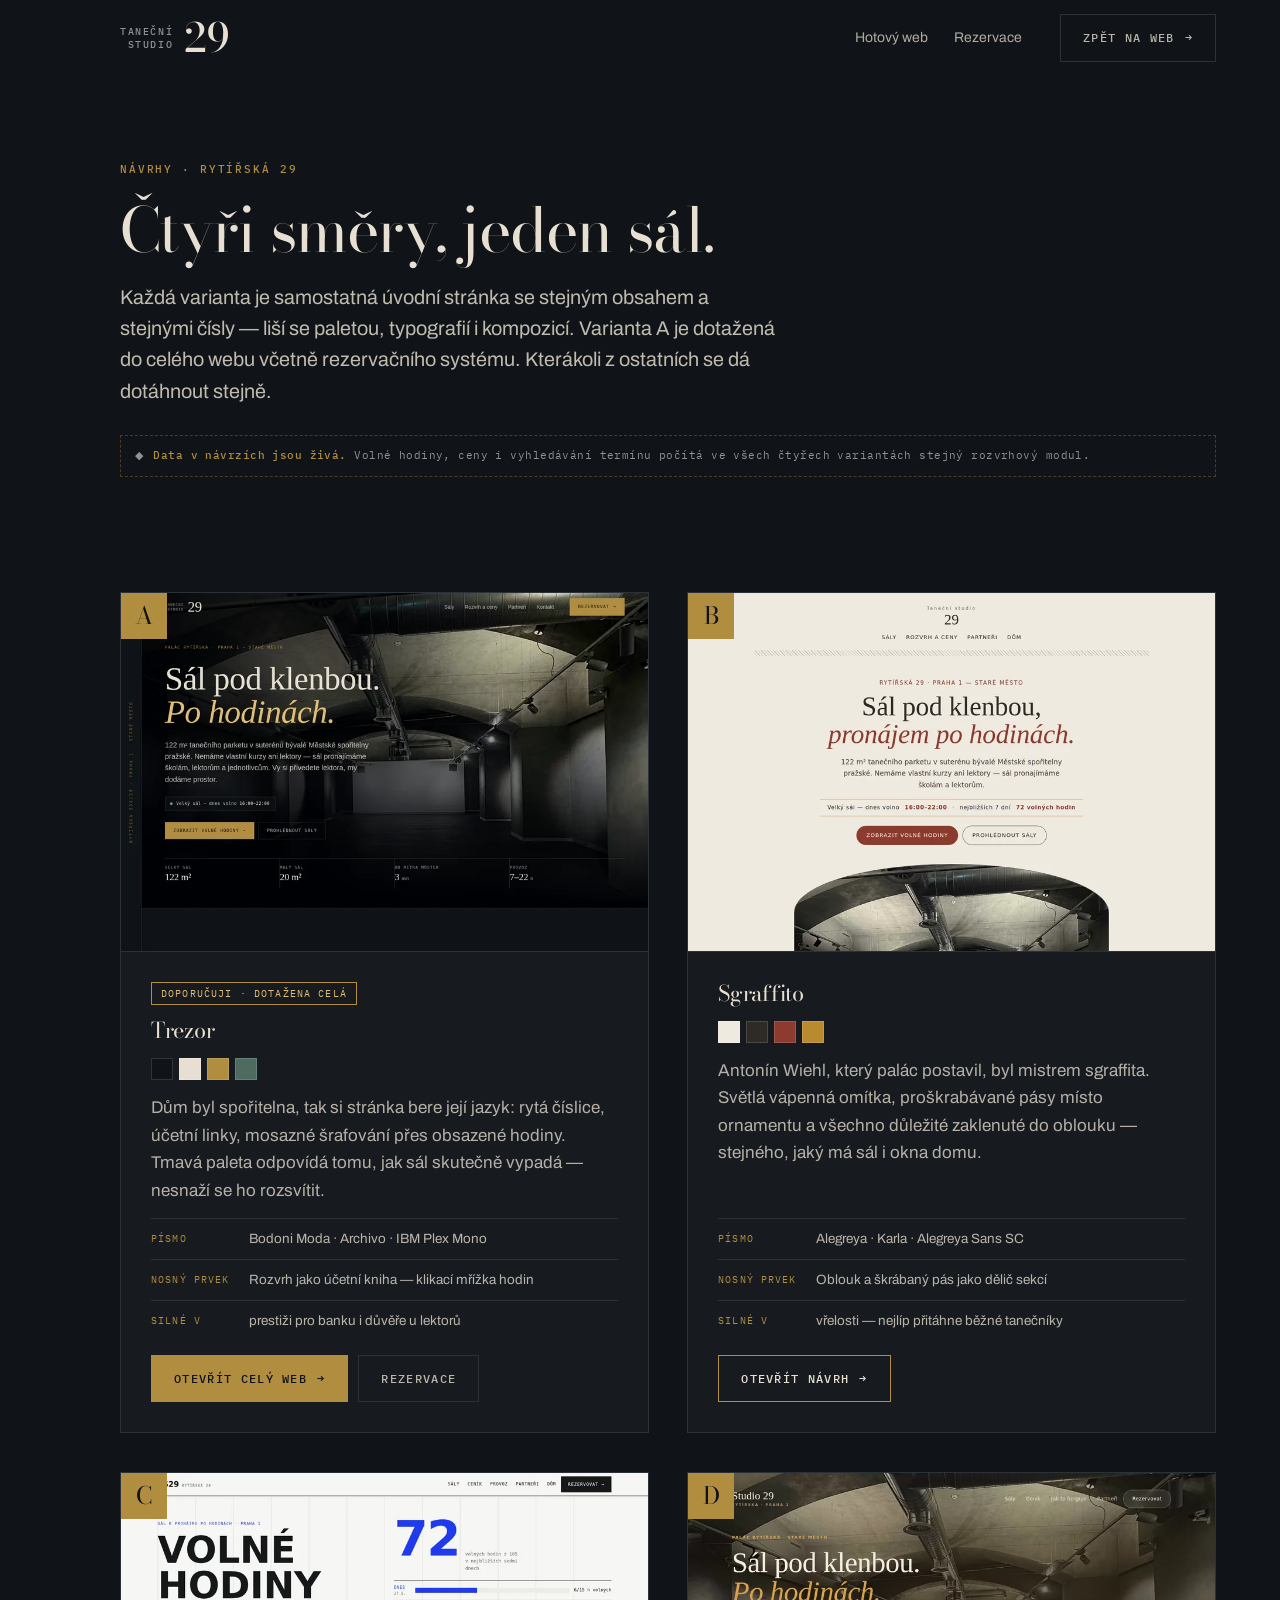
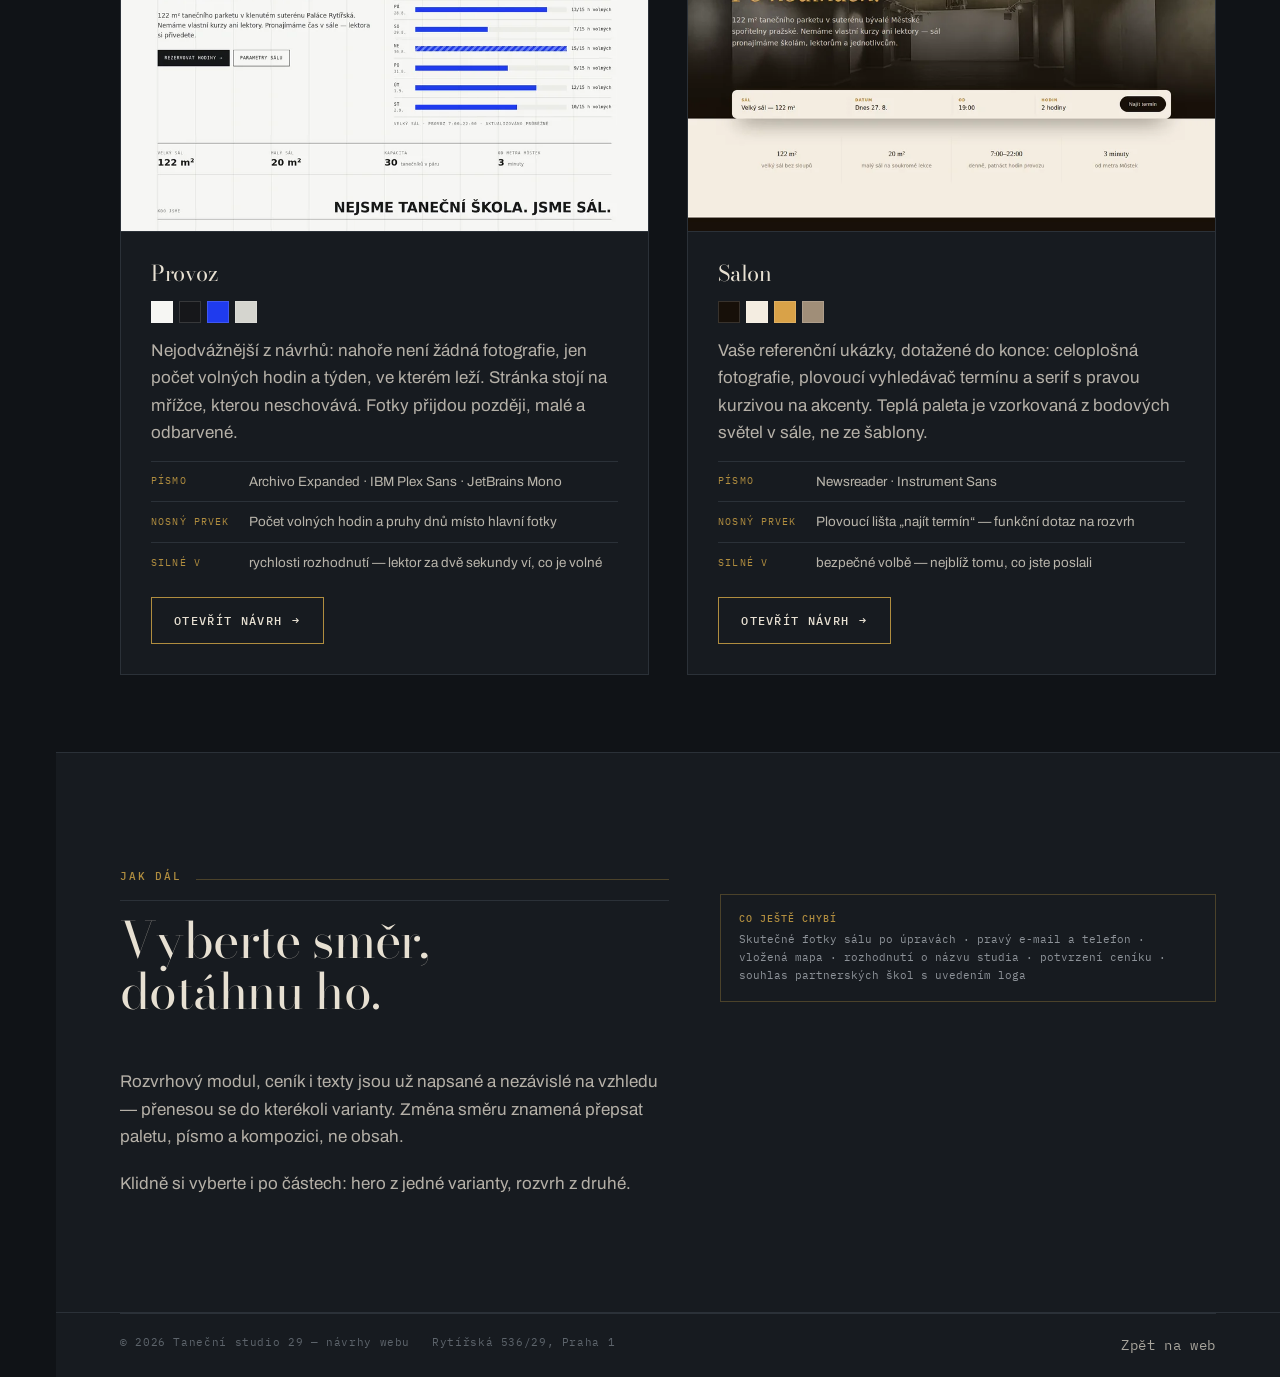
==== mockupy/index.html @ 81a4816d "Add website for Taneční studio 29 — hall rental at Rytířská 29, Prague A Czech-language static site " ====
<!doctype html>
<html lang="cs">
<head>
<meta charset="utf-8">
<meta name="viewport" content="width=device-width, initial-scale=1">
<title>Čtyři návrhy webu — Taneční studio 29</title>
<meta name="description" content="Čtyři návrhy úvodní stránky pro Taneční studio 29, Rytířská 29, Praha 1. Trezor, Sgraffito, Provoz a Salon.">
<meta name="theme-color" content="#101317">
<link rel="preconnect" href="https://fonts.googleapis.com">
<link rel="preconnect" href="https://fonts.gstatic.com" crossorigin>
<link href="https://fonts.googleapis.com/css2?family=Bodoni+Moda:ital,opsz,wght@0,6..96,400..600;1,6..96,400..500&family=Archivo:wght@400;500;600&family=IBM+Plex+Mono:wght@400;500&display=swap" rel="stylesheet">
<link rel="stylesheet" href="../assets/css/site.css">
<style>
  /* This page is scaffolding for choosing a direction, not part of the site. */
  .picks { display: grid; gap: clamp(22px, 3vw, 40px); }
  @media (min-width: 900px) { .picks { grid-template-columns: repeat(2, 1fr); } }
  .pick { display: flex; flex-direction: column; border: 1px solid var(--rule); background: var(--ink-2); }
  .pick__fig { position: relative; border-bottom: 1px solid var(--rule); overflow: hidden; }
  .pick__fig img { width: 100%; display: block; transition: transform .7s var(--ease); }
  .pick:hover .pick__fig img { transform: scale(1.02); }
  .pick__letter {
    position: absolute; top: 0; left: 0;
    display: grid; place-items: center;
    width: 46px; height: 46px;
    background: var(--brass); color: var(--ink);
    font-family: var(--ff-display); font-size: 1.5rem; line-height: 1;
  }
  .pick__bd { display: flex; flex-direction: column; flex: 1; gap: 14px; padding: clamp(20px, 2.4vw, 30px); }
  .pick__sw { display: flex; gap: 6px; }
  .pick__sw i { width: 22px; height: 22px; border: 1px solid rgba(255,255,255,.14); }
  .pick__meta { display: grid; gap: 0; margin-top: auto; }
  .pick__meta div { display: flex; gap: 14px; padding: 9px 0; border-top: 1px solid var(--rule); font-size: .84rem; }
  .pick__meta dt { flex: 0 0 84px; font-family: var(--ff-mono); font-size: .64rem; letter-spacing: .11em; text-transform: uppercase; color: var(--brass); padding-top: .25em; }
  .pick__meta dd { color: color-mix(in srgb, var(--limestone) 78%, transparent); }
  .pick__acts { display: flex; flex-wrap: wrap; gap: 10px; }
  .rec { display: inline-block; align-self: start; padding: 3px 9px; border: 1px solid var(--brass); font-family: var(--ff-mono); font-size: .6rem; letter-spacing: .12em; text-transform: uppercase; color: var(--brass-lit); }
</style>
</head>
<body>
<a class="skip" href="#main">Přeskočit na obsah</a>

<header class="hdr" data-stuck="true">
  <div class="wrap hdr__in">
    <a class="mark" href="../index.html" aria-label="Taneční studio 29 — domů">
      <span class="mark__txt">Taneční<br>studio</span>
      <span class="mark__no">29</span>
    </a>
    <nav class="nav" aria-label="Navigace">
      <a href="../index.html">Hotový web</a>
      <a href="../rezervace.html">Rezervace</a>
    </nav>
    <a class="btn btn--quiet" href="../index.html">Zpět na web <span class="btn__arw">→</span></a>
  </div>
</header>

<main id="main">
  <section class="wrap phead">
    <span class="eyebrow">Návrhy · Rytířská 29</span>
    <h1 class="display h1 mt-s">Čtyři směry, jeden sál.</h1>
    <p class="lede">
      Každá varianta je samostatná úvodní stránka se stejným obsahem
      a stejnými čísly — liší se paletou, typografií i kompozicí. Varianta A je
      dotažená do celého webu včetně rezervačního systému. Kterákoli z ostatních
      se dá dotáhnout stejně.
    </p>
    <p class="mock mt-m">
      <span aria-hidden="true">◆</span>
      <span><b>Data v návrzích jsou živá.</b> Volné hodiny, ceny i vyhledávání
      termínu počítá ve všech čtyřech variantách stejný rozvrhový modul.</span>
    </p>
  </section>

  <section class="wrap band--s">
    <div class="picks">

      <article class="pick">
        <figure class="pick__fig">
          <img src="../assets/img/mockupy/a-trezor.webp" alt="Náhled varianty A — Trezor: tmavá stránka s klenutým sálem, mosazné akcenty" loading="lazy" width="900" height="612">
          <span class="pick__letter">A</span>
        </figure>
        <div class="pick__bd">
          <span class="rec">Doporučuji · dotažena celá</span>
          <h2 class="display h3">Trezor</h2>
          <div class="pick__sw" aria-hidden="true">
            <i style="background:#101317"></i><i style="background:#e7e0d2"></i><i style="background:#b08d3f"></i><i style="background:#4e6b60"></i>
          </div>
          <p class="prose">
            Dům byl spořitelna, tak si stránka bere její jazyk: rytá číslice,
            účetní linky, mosazné šrafování přes obsazené hodiny. Tmavá paleta
            odpovídá tomu, jak sál skutečně vypadá — nesnaží se ho rozsvítit.
          </p>
          <dl class="pick__meta">
            <div><dt>Písmo</dt><dd>Bodoni Moda · Archivo · IBM&nbsp;Plex&nbsp;Mono</dd></div>
            <div><dt>Nosný prvek</dt><dd>Rozvrh jako účetní kniha — klikací mřížka hodin</dd></div>
            <div><dt>Silné v</dt><dd>prestiži pro banku i důvěře u lektorů</dd></div>
          </dl>
          <div class="pick__acts">
            <a class="btn btn--solid" href="../index.html">Otevřít celý web <span class="btn__arw">→</span></a>
            <a class="btn btn--quiet" href="../rezervace.html">Rezervace</a>
          </div>
        </div>
      </article>

      <article class="pick">
        <figure class="pick__fig">
          <img src="../assets/img/mockupy/b-sgraffito.webp" alt="Náhled varianty B — Sgraffito: světlá vápenná stránka, klenutý rám fotografie" loading="lazy" width="900" height="612">
          <span class="pick__letter">B</span>
        </figure>
        <div class="pick__bd">
          <h2 class="display h3">Sgraffito</h2>
          <div class="pick__sw" aria-hidden="true">
            <i style="background:#efeae0"></i><i style="background:#2e2a26"></i><i style="background:#8c3b2e"></i><i style="background:#b98a2e"></i>
          </div>
          <p class="prose">
            Antonín Wiehl, který palác postavil, byl mistrem sgraffita. Světlá
            vápenná omítka, proškrabávané pásy místo ornamentu a všechno
            důležité zaklenuté do oblouku — stejného, jaký má sál i okna domu.
          </p>
          <dl class="pick__meta">
            <div><dt>Písmo</dt><dd>Alegreya · Karla · Alegreya&nbsp;Sans&nbsp;SC</dd></div>
            <div><dt>Nosný prvek</dt><dd>Oblouk a škrábaný pás jako dělič sekcí</dd></div>
            <div><dt>Silné v</dt><dd>vřelosti — nejlíp přitáhne běžné tanečníky</dd></div>
          </dl>
          <div class="pick__acts">
            <a class="btn" href="b-sgraffito.html">Otevřít návrh <span class="btn__arw">→</span></a>
          </div>
        </div>
      </article>

      <article class="pick">
        <figure class="pick__fig">
          <img src="../assets/img/mockupy/c-provoz.webp" alt="Náhled varianty C — Provoz: bílá stránka, velké modré číslo a pruhy volných hodin" loading="lazy" width="900" height="612">
          <span class="pick__letter">C</span>
        </figure>
        <div class="pick__bd">
          <h2 class="display h3">Provoz</h2>
          <div class="pick__sw" aria-hidden="true">
            <i style="background:#f6f6f3"></i><i style="background:#16171a"></i><i style="background:#1f3bee"></i><i style="background:#d5d5cf"></i>
          </div>
          <p class="prose">
            Nejodvážnější z návrhů: nahoře není žádná fotografie, jen počet
            volných hodin a týden, ve kterém leží. Stránka stojí na mřížce,
            kterou neschovává. Fotky přijdou později, malé a odbarvené.
          </p>
          <dl class="pick__meta">
            <div><dt>Písmo</dt><dd>Archivo Expanded · IBM&nbsp;Plex&nbsp;Sans · JetBrains&nbsp;Mono</dd></div>
            <div><dt>Nosný prvek</dt><dd>Počet volných hodin a pruhy dnů místo hlavní fotky</dd></div>
            <div><dt>Silné v</dt><dd>rychlosti rozhodnutí — lektor za dvě sekundy ví, co je volné</dd></div>
          </dl>
          <div class="pick__acts">
            <a class="btn" href="c-provoz.html">Otevřít návrh <span class="btn__arw">→</span></a>
          </div>
        </div>
      </article>

      <article class="pick">
        <figure class="pick__fig">
          <img src="../assets/img/mockupy/d-salon.webp" alt="Náhled varianty D — Salon: teplá večerní fotografie sálu s plovoucím vyhledávačem termínu" loading="lazy" width="900" height="612">
          <span class="pick__letter">D</span>
        </figure>
        <div class="pick__bd">
          <h2 class="display h3">Salon</h2>
          <div class="pick__sw" aria-hidden="true">
            <i style="background:#171009"></i><i style="background:#f4ede1"></i><i style="background:#d9a248"></i><i style="background:#a08e78"></i>
          </div>
          <p class="prose">
            Vaše referenční ukázky, dotažené do konce: celoplošná fotografie,
            plovoucí vyhledávač termínu a serif s pravou kurzivou na akcenty.
            Teplá paleta je vzorkovaná z bodových světel v sále, ne ze šablony.
          </p>
          <dl class="pick__meta">
            <div><dt>Písmo</dt><dd>Newsreader · Instrument Sans</dd></div>
            <div><dt>Nosný prvek</dt><dd>Plovoucí lišta „najít termín“ — funkční dotaz na rozvrh</dd></div>
            <div><dt>Silné v</dt><dd>bezpečné volbě — nejblíž tomu, co jste poslali</dd></div>
          </dl>
          <div class="pick__acts">
            <a class="btn" href="d-salon.html">Otevřít návrh <span class="btn__arw">→</span></a>
          </div>
        </div>
      </article>

    </div>
  </section>

  <section class="band band--ruled band--raised">
    <div class="wrap split">
      <div>
        <div class="shead">
          <div class="shead__top"><span class="eyebrow">Jak dál</span><hr></div>
          <h2 class="display h2">Vyberte směr, dotáhnu ho.</h2>
        </div>
        <div class="prose">
          <p>
            Rozvrhový modul, ceník i texty jsou už napsané a nezávislé na
            vzhledu — přenesou se do kterékoli varianty. Změna směru znamená
            přepsat paletu, písmo a kompozici, ne obsah.
          </p>
          <p>
            Klidně si vyberte i po částech: hero z jedné varianty, rozvrh
            z druhé.
          </p>
        </div>
      </div>
      <div class="stamp">
        <b>Co ještě chybí</b>
        Skutečné fotky sálu po úpravách · pravý e-mail a telefon ·
        vložená mapa · rozhodnutí o názvu studia · potvrzení ceníku ·
        souhlas partnerských škol s uvedením loga
      </div>
    </div>
  </section>
</main>

<footer class="ftr">
  <div class="wrap ftr__base">
    <p>© 2026 Taneční studio 29 — návrhy webu</p>
    <p>Rytířská 536/29, Praha 1</p>
    <p><a href="../index.html">Zpět na web</a></p>
  </div>
</footer>

<script src="../assets/js/site.js"></script>
</body>
</html>
---- assets/css/site.css ----
/* ==========================================================================
   Taneční studio 29 — Rytířská 29, Praha 1
   Varianta A — "Trezor"
   The hall's product is time. The site is a ledger of hours kept in a former
   savings bank: engraved numerals, hairline rules, brass over taken hours.
   ========================================================================== */

/* --- tokens -------------------------------------------------------------- */
:root {
  /* ground: sampled from the hall's own shadow */
  --ink:        #101317;
  --ink-2:      #171b20;
  --ink-3:      #1e2329;
  /* the palace sandstone */
  --limestone:  #e7e0d2;
  --slate:      #8d9298;
  --slate-dim:  #5d646b;
  /* oxidised brass — plaques, rules, taken hours */
  --brass:      #b08d3f;
  --brass-lit:  #e0be72;
  /* the one cool note — free hours, live status */
  --verdigris:  #6f9a8b;
  --verdigris-d:#3d5a51;

  --rule:       #2b3138;
  --rule-brass: color-mix(in srgb, var(--brass) 34%, transparent);

  --ff-display: "Bodoni Moda", "Times New Roman", serif;
  --ff-body:    "Archivo", "Helvetica Neue", Arial, sans-serif;
  --ff-mono:    "IBM Plex Mono", "SFMono-Regular", Consolas, monospace;

  --gut:  clamp(20px, 5.2vw, 64px);
  --rail: 56px;
  --wrap: 1280px;

  /* vertical rhythm — one knob, used by every band */
  --band:   clamp(72px, 9vw, 132px);
  --band-s: clamp(48px, 6vw, 84px);

  --ease: cubic-bezier(.22, .61, .36, 1);
}

/* --- reset --------------------------------------------------------------- */
*, *::before, *::after { box-sizing: border-box; }
html { -webkit-text-size-adjust: 100%; scroll-behavior: smooth; }
@media (prefers-reduced-motion: reduce) { html { scroll-behavior: auto; } }

body {
  margin: 0;
  background: var(--ink);
  color: var(--limestone);
  font-family: var(--ff-body);
  font-size: clamp(15px, .42vw + 14px, 17px);
  line-height: 1.62;
  font-weight: 400;
  -webkit-font-smoothing: antialiased;
  overflow-x: hidden;
}
img, svg { display: block; max-width: 100%; height: auto; }
a { color: inherit; text-decoration: none; }
button, input, select, textarea { font: inherit; color: inherit; }
h1, h2, h3, h4, p, figure, ul, ol, dl, dd { margin: 0; }
ul, ol { padding: 0; list-style: none; }
:focus-visible {
  outline: 2px solid var(--brass-lit);
  outline-offset: 3px;
  border-radius: 1px;
}

/* --- type ---------------------------------------------------------------- */
.display {
  font-family: var(--ff-display);
  font-optical-sizing: auto;
  font-weight: 400;
  line-height: 1.02;
  letter-spacing: -.012em;
  text-wrap: balance;
}
.display em { font-style: italic; font-weight: 400; }

.h1  { font-size: clamp(2.6rem, 6.4vw, 5.6rem); }
.h2  { font-size: clamp(2rem, 3.9vw, 3.4rem); }
.h3  { font-size: clamp(1.35rem, 1.7vw, 1.85rem); line-height: 1.14; }

/* mono is the utility voice: eyebrows, labels, every number */
.eyebrow {
  font-family: var(--ff-mono);
  font-size: .688rem;
  font-weight: 500;
  letter-spacing: .17em;
  text-transform: uppercase;
  color: var(--brass);
}
.label {
  font-family: var(--ff-mono);
  font-size: .688rem;
  letter-spacing: .13em;
  text-transform: uppercase;
  color: var(--slate);
}
.num { font-family: var(--ff-mono); font-variant-numeric: tabular-nums; }

.lede {
  font-size: clamp(1.02rem, .5vw + .9rem, 1.24rem);
  line-height: 1.58;
  color: color-mix(in srgb, var(--limestone) 82%, transparent);
  max-width: 60ch;
}
.prose p + p { margin-top: 1.1em; }
.prose { color: color-mix(in srgb, var(--limestone) 76%, transparent); max-width: 62ch; }
.prose strong { color: var(--limestone); font-weight: 500; }

/* --- shell --------------------------------------------------------------- */
.wrap {
  width: min(100% - var(--gut) * 2, var(--wrap));
  margin-inline: auto;
}
/* the header is fixed, so anchor targets need to clear it */
[id] { scroll-margin-top: 92px; }
.band { padding-block: var(--band); }
.band--s { padding-block: var(--band-s); }
.band--ruled { border-top: 1px solid var(--rule); }
.band--raised { background: var(--ink-2); }

/* engraved address rail — the palace has its name carved vertically on the
   facade; the page carries the street number the same way */
.rail {
  position: fixed;
  inset-block: 0;
  left: 0;
  width: var(--rail);
  z-index: 40;
  display: none;
  place-items: center;
  border-right: 1px solid var(--rule);
  background: color-mix(in srgb, var(--ink) 72%, transparent);
  backdrop-filter: blur(6px);
  pointer-events: none;
}
.rail span {
  font-family: var(--ff-mono);
  font-size: .66rem;
  letter-spacing: .34em;
  text-transform: uppercase;
  color: color-mix(in srgb, var(--brass) 66%, transparent);
  writing-mode: vertical-rl;
  text-orientation: mixed;
  transform: rotate(180deg);
  white-space: nowrap;
}
@media (min-width: 1180px) {
  .rail { display: grid; }
  body { padding-left: var(--rail); }
}

/* --- header -------------------------------------------------------------- */
.hdr {
  position: fixed;
  top: 0; right: 0;
  left: 0;
  z-index: 50;
  transition: background .32s var(--ease), border-color .32s var(--ease);
  border-bottom: 1px solid transparent;
}
@media (min-width: 1180px) { .hdr { left: var(--rail); } }
.hdr[data-stuck="true"] {
  background: color-mix(in srgb, var(--ink) 92%, transparent);
  backdrop-filter: blur(14px) saturate(1.2);
  border-bottom-color: var(--rule);
}
.hdr__in {
  display: flex;
  align-items: center;
  gap: clamp(16px, 3vw, 44px);
  min-height: 76px;
}

/* wordmark: a small engraved plaque over the street number */
.mark { display: flex; align-items: center; gap: 11px; flex: 0 0 auto; }
.mark__txt {
  font-family: var(--ff-mono);
  font-size: .594rem;
  font-weight: 500;
  line-height: 1.42;
  letter-spacing: .17em;
  text-transform: uppercase;
  color: var(--slate);
  text-align: right;
}
.mark__no {
  font-family: var(--ff-display);
  font-size: 2.5rem;
  font-weight: 500;
  line-height: .9;
  letter-spacing: -.02em;
  color: var(--limestone);
}
.mark:hover .mark__no { color: var(--brass-lit); }
.mark__no, .mark__txt { transition: color .25s var(--ease); }

.nav { display: none; margin-left: auto; gap: clamp(14px, 2vw, 30px); }
@media (min-width: 940px) { .nav { display: flex; align-items: center; } }
.nav a {
  position: relative;
  padding-block: 6px;
  font-size: .875rem;
  color: color-mix(in srgb, var(--limestone) 74%, transparent);
  transition: color .2s var(--ease);
}
.nav a::after {
  content: "";
  position: absolute;
  inset-inline: 0;
  bottom: 0;
  height: 1px;
  background: var(--brass);
  transform: scaleX(0);
  transform-origin: left;
  transition: transform .28s var(--ease);
}
.nav a:hover, .nav a[aria-current="page"] { color: var(--limestone); }
.nav a:hover::after, .nav a[aria-current="page"]::after { transform: scaleX(1); }

.hdr .btn { margin-left: auto; }
@media (min-width: 940px) { .hdr .btn { margin-left: 0; } }

/* mobile menu */
.burger {
  display: grid;
  place-items: center;
  width: 44px; height: 44px;
  margin-left: 4px;
  background: none;
  border: 1px solid var(--rule);
  cursor: pointer;
}
@media (min-width: 940px) { .burger { display: none; } }
.burger i { display: block; width: 17px; height: 1px; background: var(--limestone); box-shadow: 0 -5px var(--limestone), 0 5px var(--limestone); }
.burger[aria-expanded="true"] i { box-shadow: none; transform: rotate(45deg); }
.burger[aria-expanded="true"] i::after {
  content: ""; display: block; width: 17px; height: 1px; background: var(--limestone); transform: rotate(-90deg);
}

.sheet {
  position: fixed;
  inset: 0;
  z-index: 45;
  display: grid;
  align-content: center;
  gap: 4px;
  padding: var(--gut);
  background: var(--ink);
  transform: translateY(-100%);
  transition: transform .42s var(--ease);
}
.sheet[data-open="true"] { transform: none; }
.sheet a {
  padding-block: 14px;
  border-bottom: 1px solid var(--rule);
  font-family: var(--ff-display);
  font-size: 1.9rem;
}
.sheet a:last-of-type { border-bottom: 0; }
@media (min-width: 940px) { .sheet { display: none; } }

/* --- buttons ------------------------------------------------------------- */
.btn {
  display: inline-flex;
  align-items: center;
  gap: 10px;
  padding: 13px 22px;
  border: 1px solid var(--brass);
  background: none;
  color: var(--limestone);
  font-family: var(--ff-mono);
  font-size: .75rem;
  font-weight: 500;
  letter-spacing: .11em;
  text-transform: uppercase;
  cursor: pointer;
  transition: background .24s var(--ease), color .24s var(--ease), border-color .24s var(--ease);
}
.btn:hover { background: var(--brass); color: var(--ink); border-color: var(--brass); }
.btn--solid { background: var(--brass); color: var(--ink); }
.btn--solid:hover { background: var(--brass-lit); border-color: var(--brass-lit); }
.btn--quiet { border-color: var(--rule); color: color-mix(in srgb, var(--limestone) 78%, transparent); }
.btn--quiet:hover { background: none; border-color: var(--limestone); color: var(--limestone); }
.btn:disabled { opacity: .38; cursor: not-allowed; }
.btn:disabled:hover { background: none; color: var(--limestone); border-color: var(--rule); }
.btn__arw { transition: transform .24s var(--ease); }
.btn:hover .btn__arw { transform: translateX(3px); }

.tlink {
  display: inline-flex;
  align-items: center;
  gap: 9px;
  border-bottom: 1px solid var(--rule-brass);
  padding-bottom: 3px;
  font-family: var(--ff-mono);
  font-size: .75rem;
  letter-spacing: .1em;
  text-transform: uppercase;
  color: var(--brass-lit);
  transition: border-color .24s var(--ease);
}
.tlink:hover { border-bottom-color: var(--brass-lit); }
.tlink span { transition: transform .24s var(--ease); }
.tlink:hover span { transform: translateX(3px); }

/* --- hero ---------------------------------------------------------------- */
.hero {
  position: relative;
  display: grid;
  align-items: end;
  min-height: min(92svh, 860px);
  padding-top: 140px;
  isolation: isolate;
  overflow: hidden;
}
.hero__bg {
  position: absolute;
  inset: 0;
  z-index: -2;
  background: #0b0d10 url("../img/hall-hero.webp") center 42% / cover no-repeat;
  /* the hall's own track lighting is the only light source; lift it slightly */
  filter: saturate(.9) contrast(1.16) brightness(.84);
  transform: scale(1.04);
  animation: heroSettle 2.4s var(--ease) both;
}
@keyframes heroSettle { from { transform: scale(1.1); } to { transform: scale(1.04); } }
/* scrim: dark from the bottom, vignette at the edges, so the lit end wall of
   the vault stays readable as light behind the headline */
.hero__bg::after {
  content: "";
  position: absolute;
  inset: 0;
  background:
    linear-gradient(to top, var(--ink) 2%, color-mix(in srgb, var(--ink) 72%, transparent) 26%, transparent 68%),
    linear-gradient(100deg, color-mix(in srgb, var(--ink) 92%, transparent) 8%, color-mix(in srgb, var(--ink) 58%, transparent) 42%, transparent 72%);
}
.hero__in { padding-bottom: clamp(28px, 4vw, 54px); }
.hero__eyebrow { display: block; margin-bottom: clamp(18px, 2.4vw, 30px); }
.hero .h1 { max-width: 19ch; }
.hero .h1 em { color: var(--brass-lit); }
.hero__lede { margin-top: clamp(20px, 2.4vw, 30px); max-width: 54ch; }
.hero__acts { display: flex; flex-wrap: wrap; gap: 12px; margin-top: clamp(22px, 2.6vw, 32px); }

/* live status chip — a pulsing verdigris dot, the page's only "now" */
.chip {
  display: inline-flex;
  align-items: center;
  gap: 10px;
  padding: 8px 15px 8px 13px;
  margin-top: clamp(22px, 2.6vw, 32px);
  border: 1px solid var(--rule);
  background: color-mix(in srgb, var(--ink) 62%, transparent);
  backdrop-filter: blur(8px);
  font-family: var(--ff-mono);
  font-size: .72rem;
  letter-spacing: .05em;
  color: color-mix(in srgb, var(--limestone) 88%, transparent);
}
.chip b { font-weight: 500; color: var(--limestone); }
.dot {
  position: relative;
  width: 7px; height: 7px;
  border-radius: 50%;
  background: var(--verdigris);
  flex: 0 0 auto;
}
.dot::after {
  content: "";
  position: absolute;
  inset: -3px;
  border: 1px solid var(--verdigris);
  border-radius: 50%;
  animation: ping 2.6s var(--ease) infinite;
}
@keyframes ping { 0% { opacity: .8; transform: scale(.6); } 70%, 100% { opacity: 0; transform: scale(1.5); } }
.dot--off { background: var(--slate-dim); }
.dot--off::after { display: none; }
@media (prefers-reduced-motion: reduce) {
  .dot::after, .hero__bg { animation: none; }
}

/* hero footing: four facts, set as a ruled ledger row */
.facts {
  display: grid;
  grid-template-columns: repeat(2, 1fr);
  border-top: 1px solid var(--rule);
  margin-top: clamp(30px, 4vw, 52px);
}
@media (min-width: 780px) { .facts { grid-template-columns: repeat(4, 1fr); } }
.facts li { padding: 16px 18px 16px 0; border-right: 1px solid var(--rule); }
.facts li:last-child { border-right: 0; }
@media (min-width: 780px) { .facts li { padding-right: 24px; } }
.facts dt { margin-bottom: 4px; }
.facts dd {
  font-family: var(--ff-display);
  font-size: clamp(1.44rem, 1.8vw, 1.94rem);
  line-height: 1.04;
}
.facts dd small { font-family: var(--ff-body); font-size: .82rem; color: var(--slate); }

/* --- section heads ------------------------------------------------------- */
.shead { display: grid; gap: 14px; margin-bottom: clamp(34px, 4vw, 56px); }
.shead__top {
  display: flex;
  align-items: baseline;
  gap: 14px;
  padding-bottom: 14px;
  border-bottom: 1px solid var(--rule);
}
.shead__top .eyebrow { flex: 0 0 auto; }
.shead__top hr { flex: 1; height: 0; margin: 0; border: 0; border-top: 1px solid var(--rule-brass); }
.shead p { margin-top: 6px; }

/* two-column editorial split, deliberately off-centre */
.split { display: grid; gap: clamp(28px, 4vw, 72px); }
@media (min-width: 900px) { .split { grid-template-columns: 1.05fr .95fr; align-items: start; } }
@media (min-width: 900px) { .split--wide { grid-template-columns: 1fr 1.35fr; } }

/* --- ledger (the signature) ---------------------------------------------- */
.ledger { border: 1px solid var(--rule); background: var(--ink-2); }
.ledger__hd {
  display: flex;
  flex-wrap: wrap;
  align-items: center;
  gap: 12px 18px;
  padding: 14px 16px;
  border-bottom: 1px solid var(--rule);
}
.ledger__hd .label { margin-right: auto; }
.ledger__nav { display: flex; align-items: center; gap: 8px; }
.ledger__nav button {
  width: 32px; height: 32px;
  display: grid; place-items: center;
  border: 1px solid var(--rule);
  background: none;
  color: var(--limestone);
  cursor: pointer;
  transition: border-color .2s var(--ease), color .2s var(--ease);
}
.ledger__nav button:hover:not(:disabled) { border-color: var(--brass); color: var(--brass-lit); }
.ledger__nav button:disabled { opacity: .3; cursor: not-allowed; }
.ledger__wk {
  min-width: 15ch;
  font-family: var(--ff-mono);
  font-size: .75rem;
  letter-spacing: .06em;
  text-align: center;
}

/* the grid itself: hours down, days across, ruled like a passbook */
/* the column count is set by the script, which decides how many days fit */
.grid { display: grid; --grid-hr: 62px; grid-template-columns: var(--grid-hr) repeat(7, minmax(0, 1fr)); }
@media (min-width: 700px) { .grid { --grid-hr: 82px; } }

.grid__day, .grid__hr, .cell { border-right: 1px solid var(--rule); border-bottom: 1px solid var(--rule); }
.grid__day:last-child, .cell[data-last="true"] { border-right: 0; }

.grid__corner { border-right: 1px solid var(--rule); border-bottom: 1px solid var(--rule); }
.grid__day {
  padding: 10px 6px;
  text-align: center;
  font-family: var(--ff-mono);
  font-size: .66rem;
  letter-spacing: .09em;
  text-transform: uppercase;
  color: var(--slate);
  white-space: nowrap;
}
.grid__day b { display: block; font-size: .95rem; font-weight: 500; letter-spacing: 0; color: var(--limestone); }
.grid__day[data-today="true"] { background: color-mix(in srgb, var(--brass) 9%, transparent); }
.grid__day[data-today="true"] b { color: var(--brass-lit); }

.grid__hr {
  display: grid;
  place-items: center end;
  padding: 0 9px;
  font-family: var(--ff-mono);
  font-variant-numeric: tabular-nums;
  font-size: .68rem;
  color: var(--slate-dim);
}

.cell {
  position: relative;
  min-height: 42px;
  padding: 0;
  border-top: 0;
  border-left: 0;
  background: none;
  font: inherit;
  text-align: left;
  cursor: default;
  transition: background .16s linear;
}
@media (min-width: 700px) { .cell { min-height: 38px; } }
@media (min-width: 1080px) { .cell { min-height: 40px; } }

/* free hours: empty ruled paper, the absence is the offer */
.cell[data-state="free"] { cursor: pointer; }
.cell[data-state="free"]:hover { background: color-mix(in srgb, var(--verdigris) 22%, transparent); }
.cell[data-state="free"]::after {
  content: "";
  position: absolute;
  inset: 0;
  border: 1px solid var(--verdigris);
  opacity: 0;
  transition: opacity .16s linear;
}
.cell[data-state="free"]:hover::after { opacity: .85; }

/* taken hours: brass hatching, ruled through */
.cell[data-state="taken"] {
  background:
    repeating-linear-gradient(135deg,
      transparent 0 5px,
      color-mix(in srgb, var(--brass) 30%, transparent) 5px 6px),
    linear-gradient(color-mix(in srgb, #000 30%, transparent), color-mix(in srgb, #000 30%, transparent));
  cursor: not-allowed;
}
.cell[data-state="past"] { background: color-mix(in srgb, #000 55%, transparent); cursor: not-allowed; }
.cell[data-state="closed"] {
  background: repeating-linear-gradient(135deg, transparent 0 4px, color-mix(in srgb, var(--slate-dim) 16%, transparent) 4px 5px);
  cursor: not-allowed;
}

/* held hours: the one solid brass block on the page */
.cell[data-state="held"] { background: var(--brass); }
.cell[data-state="held"]::before {
  content: "✓";
  position: absolute;
  inset: 0;
  display: grid;
  place-items: center;
  font-family: var(--ff-mono);
  font-size: .74rem;
  color: var(--ink);
}
.cell[data-state="held"] { cursor: pointer; }

.cell__tag {
  position: absolute;
  inset: 0;
  display: none;
  align-items: center;
  padding-inline: 7px;
  font-family: var(--ff-mono);
  font-size: .58rem;
  letter-spacing: .04em;
  color: color-mix(in srgb, var(--brass-lit) 82%, transparent);
  white-space: nowrap;
  overflow: hidden;
}
@media (min-width: 1080px) { .cell__tag { display: flex; } }

/* legend + running total, set as a ledger footer */
.ledger__ft {
  display: flex;
  flex-wrap: wrap;
  align-items: center;
  gap: 12px 22px;
  padding: 14px 16px;
  border-top: 1px solid var(--rule);
}
.legend { display: flex; flex-wrap: wrap; gap: 14px; }
.legend li {
  display: flex;
  align-items: center;
  gap: 7px;
  font-family: var(--ff-mono);
  font-size: .66rem;
  letter-spacing: .06em;
  color: var(--slate);
}
.swatch { width: 13px; height: 13px; border: 1px solid var(--rule); flex: 0 0 auto; }
.swatch--free { background: none; border-color: var(--verdigris); }
.swatch--taken { background: repeating-linear-gradient(135deg, transparent 0 3px, color-mix(in srgb, var(--brass) 40%, transparent) 3px 4px); }
.swatch--held { background: var(--brass); border-color: var(--brass); }

.tally { margin-left: auto; display: flex; align-items: baseline; gap: 12px; }
.tally__n {
  font-family: var(--ff-display);
  font-size: 1.5rem;
  line-height: 1;
  font-variant-numeric: tabular-nums;
}
.tally__n--brass { color: var(--brass-lit); }

/* --- cards --------------------------------------------------------------- */
.halls { display: grid; gap: clamp(18px, 2.4vw, 30px); }
@media (min-width: 860px) { .halls { grid-template-columns: 1.45fr 1fr; align-items: stretch; } }

.hall {
  display: flex;
  flex-direction: column;
  border: 1px solid var(--rule);
  background: var(--ink-2);
  overflow: hidden;
}
.hall__fig { position: relative; aspect-ratio: 16 / 10; overflow: hidden; }
.hall__fig img { width: 100%; height: 100%; object-fit: cover; filter: saturate(.78) contrast(1.06); transition: transform .8s var(--ease), filter .5s var(--ease); }
.hall:hover .hall__fig img { transform: scale(1.035); filter: saturate(.95) contrast(1.06) brightness(1.06); }
.hall__area {
  position: absolute;
  bottom: 0; left: 0;
  padding: 8px 14px;
  background: var(--ink);
  border-top: 1px solid var(--rule);
  border-right: 1px solid var(--rule);
  font-family: var(--ff-mono);
  font-size: .72rem;
  letter-spacing: .08em;
  color: var(--brass-lit);
}
.hall__bd { display: flex; flex-direction: column; flex: 1; gap: 16px; padding: clamp(20px, 2.4vw, 30px); }
.hall__spec { display: grid; gap: 0; margin-top: auto; }
.hall__spec div {
  display: flex;
  justify-content: space-between;
  gap: 16px;
  padding: 9px 0;
  border-top: 1px solid var(--rule);
  font-size: .84rem;
}
.hall__spec dt { color: var(--slate); }
.hall__spec dd { font-family: var(--ff-mono); font-size: .8rem; text-align: right; }

/* --- steps: a real four-part sequence, so it is numbered ----------------- */
.steps { display: grid; gap: 1px; background: var(--rule); border: 1px solid var(--rule); }
@media (min-width: 720px) { .steps { grid-template-columns: repeat(2, 1fr); } }
@media (min-width: 1080px) { .steps { grid-template-columns: repeat(4, 1fr); } }
.step { display: grid; gap: 12px; padding: clamp(20px, 2.4vw, 30px); background: var(--ink); }
.step__n {
  font-family: var(--ff-display);
  font-size: 2.4rem;
  line-height: .9;
  font-variant-numeric: tabular-nums;
  color: var(--brass);
}
.step p { font-size: .9rem; color: color-mix(in srgb, var(--limestone) 70%, transparent); }

/* --- price table --------------------------------------------------------- */
.tariff { width: 100%; border-collapse: collapse; font-variant-numeric: tabular-nums; }
.tariff caption { text-align: left; padding-bottom: 14px; }
.tariff th, .tariff td { padding: 15px 12px; border-bottom: 1px solid var(--rule); text-align: right; }
.tariff th:first-child, .tariff td:first-child { text-align: left; padding-left: 0; }
.tariff td:last-child, .tariff th:last-child { padding-right: 0; }
.tariff thead th {
  font-family: var(--ff-mono);
  font-size: .66rem;
  font-weight: 500;
  letter-spacing: .11em;
  text-transform: uppercase;
  color: var(--slate);
  border-bottom-color: var(--rule-brass);
  vertical-align: bottom;
}
.tariff thead th small { display: block; letter-spacing: .04em; text-transform: none; color: var(--slate-dim); font-weight: 400; }
.tariff tbody th { font-weight: 500; font-size: .95rem; }
.tariff tbody th small { display: block; font-family: var(--ff-mono); font-size: .68rem; font-weight: 400; color: var(--slate); }
.tariff td { font-family: var(--ff-mono); font-size: .95rem; }
.tariff .is-best { color: var(--brass-lit); }
.tariff tbody tr:last-child th, .tariff tbody tr:last-child td { border-bottom: 0; }

/* --- partners ------------------------------------------------------------ */
.partner {
  display: grid;
  gap: clamp(22px, 3vw, 40px);
  padding: clamp(22px, 3vw, 40px);
  border: 1px solid var(--rule-brass);
  background: var(--ink-2);
}
@media (min-width: 780px) { .partner { grid-template-columns: 148px minmax(0, 1fr); } }
@media (min-width: 1060px) { .partner { grid-template-columns: 148px minmax(0, 1.35fr) minmax(0, 1fr); } }
.partner__logo {
  display: grid;
  place-items: center;
  aspect-ratio: 1;
  align-self: start;
  border: 1px solid var(--rule);
  overflow: hidden;
}
.partner__logo img { width: 100%; }
.partner__facts { display: grid; align-content: start; }
.partner__facts div {
  display: grid;
  gap: 3px;
  padding: 11px 0;
  border-top: 1px solid var(--rule);
}
.partner__facts dt {
  font-family: var(--ff-mono);
  font-size: .64rem;
  letter-spacing: .12em;
  text-transform: uppercase;
  color: var(--brass);
}
.partner__facts dd { font-size: .88rem; color: color-mix(in srgb, var(--limestone) 82%, transparent); }

/* the prestige band: logos flattened to one ink, empty slots stated honestly */
.logos {
  display: grid;
  grid-template-columns: repeat(2, 1fr);
  gap: 1px;
  background: var(--rule);
  border: 1px solid var(--rule);
}
@media (min-width: 620px) { .logos { grid-template-columns: repeat(3, 1fr); } }
@media (min-width: 980px) { .logos { grid-template-columns: repeat(5, 1fr); } }
.logos li { display: grid; place-items: center; min-height: 108px; padding: 20px; background: var(--ink); }
.logos img {
  max-height: 44px;
  width: auto;
  opacity: .66;
  transition: opacity .28s var(--ease);
}
.logos a:hover img, .logos a:focus-visible img { opacity: 1; }
.logos__free {
  font-family: var(--ff-mono);
  font-size: .62rem;
  letter-spacing: .12em;
  text-transform: uppercase;
  color: var(--slate-dim);
  text-align: center;
  line-height: 1.5;
}

/* --- heritage ------------------------------------------------------------ */
.heritage { position: relative; }
.heritage__fig { position: relative; overflow: hidden; border: 1px solid var(--rule); }
.heritage__fig img { width: 100%; filter: saturate(.42) contrast(1.05) brightness(.86); }
.heritage__fig figcaption {
  position: absolute;
  inset-inline: 0;
  bottom: 0;
  padding: 14px 16px;
  background: linear-gradient(to top, color-mix(in srgb, var(--ink) 94%, transparent), transparent);
  font-family: var(--ff-mono);
  font-size: .64rem;
  letter-spacing: .06em;
  color: var(--slate);
}
.stamp {
  display: grid;
  gap: 3px;
  padding: 16px 18px;
  margin-top: 26px;
  border: 1px solid var(--rule-brass);
  font-family: var(--ff-mono);
  font-size: .7rem;
  line-height: 1.6;
  color: var(--slate);
}
.stamp b { color: var(--brass); font-weight: 500; letter-spacing: .1em; text-transform: uppercase; font-size: .64rem; }

/* --- faq ----------------------------------------------------------------- */
.faq { border-top: 1px solid var(--rule); }
.faq details { border-bottom: 1px solid var(--rule); }
.faq summary {
  display: flex;
  align-items: baseline;
  gap: 16px;
  padding: 20px 0;
  cursor: pointer;
  list-style: none;
  font-size: 1.04rem;
  transition: color .2s var(--ease);
}
.faq summary::-webkit-details-marker { display: none; }
.faq summary:hover { color: var(--brass-lit); }
.faq summary::after {
  content: "+";
  margin-left: auto;
  font-family: var(--ff-mono);
  color: var(--brass);
  transition: transform .3s var(--ease);
}
.faq details[open] summary::after { transform: rotate(45deg); }
.faq details > div { padding-bottom: 22px; }

/* --- cta ----------------------------------------------------------------- */
.cta { position: relative; text-align: center; isolation: isolate; overflow: hidden; }
.cta__bg {
  position: absolute; inset: 0; z-index: -1;
  background: #0b0d10 url("../img/hall-floor.webp") center / cover no-repeat;
  filter: saturate(.5) brightness(.5);
}
.cta__bg::after {
  content: ""; position: absolute; inset: 0;
  background: linear-gradient(color-mix(in srgb, var(--ink) 80%, transparent), color-mix(in srgb, var(--ink) 92%, transparent));
}
.cta .h2 { margin-inline: auto; max-width: 22ch; }
.cta .hero__acts { justify-content: center; }

/* --- footer -------------------------------------------------------------- */
.ftr { border-top: 1px solid var(--rule); background: var(--ink-2); }
.ftr__grid { display: grid; gap: clamp(28px, 4vw, 56px); padding-block: var(--band-s); }
@media (min-width: 820px) { .ftr__grid { grid-template-columns: 1.4fr 1fr 1fr 1.2fr; } }
.ftr h4 { margin-bottom: 14px; }
.ftr li + li { margin-top: 8px; }
.ftr a, .ftr address {
  font-size: .88rem;
  font-style: normal;
  color: color-mix(in srgb, var(--limestone) 70%, transparent);
  transition: color .2s var(--ease);
}
.ftr a:hover { color: var(--brass-lit); }
.ftr__base {
  display: flex;
  flex-wrap: wrap;
  gap: 10px 22px;
  padding-block: 20px;
  border-top: 1px solid var(--rule);
  font-family: var(--ff-mono);
  font-size: .66rem;
  letter-spacing: .06em;
  color: var(--slate-dim);
}
.ftr__base p:last-child { margin-left: auto; }

/* --- notice (honest framing: the fit-out is not finished) ---------------- */
.notice {
  display: flex;
  gap: 12px;
  padding: 13px 16px;
  border: 1px solid var(--rule-brass);
  background: color-mix(in srgb, var(--brass) 6%, transparent);
  font-size: .84rem;
  color: color-mix(in srgb, var(--limestone) 78%, transparent);
}
.notice b { color: var(--brass-lit); font-weight: 500; }

/* --- scroll reveal ------------------------------------------------------- */
.rv { opacity: 0; transform: translateY(16px); transition: opacity .7s var(--ease), transform .7s var(--ease); }
.rv[data-in="true"] { opacity: 1; transform: none; }
@media (prefers-reduced-motion: reduce) {
  .rv { opacity: 1; transform: none; transition: none; }
}

/* --- utils --------------------------------------------------------------- */
.sr {
  position: absolute; width: 1px; height: 1px;
  padding: 0; margin: -1px; overflow: hidden;
  clip-path: inset(50%); white-space: nowrap; border: 0;
}
.skip {
  position: absolute; top: 8px; left: 8px; z-index: 100;
  padding: 10px 16px; background: var(--brass); color: var(--ink);
  font-family: var(--ff-mono); font-size: .75rem; text-transform: uppercase;
  transform: translateY(-200%);
  transition: transform .2s var(--ease);
}
.skip:focus { transform: none; }
.mt-s { margin-top: 18px; }
.mt-m { margin-top: 28px; }
.mt-l { margin-top: clamp(34px, 4vw, 56px); }

/* ==========================================================================
   Booking — Rezervace
   ========================================================================== */

/* page head: a short ruled band instead of a second hero image */
.phead { padding-top: clamp(116px, 12vw, 168px); padding-bottom: clamp(24px, 3vw, 40px); }
.phead .h1 { font-size: clamp(2.3rem, 4.8vw, 4rem); max-width: 24ch; }
.phead .lede { margin-top: 20px; }

/* hall picker: three plaques, not pills */
.picker { display: grid; gap: 1px; background: var(--rule); border: 1px solid var(--rule); }
@media (min-width: 700px) { .picker { grid-template-columns: repeat(3, 1fr); } }
.picker__opt { position: relative; display: block; background: var(--ink-2); cursor: pointer; }
.picker__opt input { position: absolute; opacity: 0; pointer-events: none; }
.picker__bd {
  display: grid;
  gap: 6px;
  padding: 20px;
  border: 1px solid transparent;
  transition: background .2s var(--ease), border-color .2s var(--ease);
}
.picker__opt:hover .picker__bd { background: var(--ink-3); }
.picker__opt input:checked + .picker__bd {
  background: color-mix(in srgb, var(--brass) 12%, var(--ink-2));
  border-color: var(--brass);
}
.picker__opt input:focus-visible + .picker__bd { outline: 2px solid var(--brass-lit); outline-offset: -3px; }
.picker__nm { font-family: var(--ff-display); font-size: 1.3rem; line-height: 1.1; }
.picker__mt { font-family: var(--ff-mono); font-size: .7rem; letter-spacing: .07em; color: var(--slate); }
.picker__pr { font-family: var(--ff-mono); font-size: .78rem; color: var(--brass-lit); }

/* form */
.form { display: grid; gap: 18px; }
.form__row { display: grid; gap: 18px; }
@media (min-width: 620px) { .form__row--2 { grid-template-columns: 1fr 1fr; } }
.field { display: grid; gap: 7px; }
.field > span { font-family: var(--ff-mono); font-size: .66rem; letter-spacing: .12em; text-transform: uppercase; color: var(--slate); }
.field > span em { font-style: normal; color: var(--brass); }
.field input, .field select, .field textarea {
  width: 100%;
  padding: 12px 13px;
  background: var(--ink);
  border: 1px solid var(--rule);
  border-radius: 0;
  font-size: .94rem;
  transition: border-color .2s var(--ease), background .2s var(--ease);
}
.field textarea { min-height: 92px; resize: vertical; }
.field input:hover, .field select:hover, .field textarea:hover { border-color: var(--slate-dim); }
.field input:focus, .field select:focus, .field textarea:focus {
  outline: none;
  border-color: var(--brass);
  background: var(--ink-2);
}
.field input:focus-visible, .field select:focus-visible, .field textarea:focus-visible { outline: none; }
.field small { font-size: .78rem; color: var(--slate-dim); }
.field select {
  appearance: none;
  background-image: linear-gradient(45deg, transparent 50%, var(--brass) 50%), linear-gradient(135deg, var(--brass) 50%, transparent 50%);
  background-position: calc(100% - 18px) center, calc(100% - 13px) center;
  background-size: 5px 5px, 5px 5px;
  background-repeat: no-repeat;
  padding-right: 36px;
}
.field input:invalid:not(:placeholder-shown) { border-color: #a8503f; }

.check { display: flex; gap: 11px; align-items: flex-start; cursor: pointer; }
.check input {
  appearance: none;
  flex: 0 0 auto;
  width: 17px; height: 17px;
  margin-top: 3px;
  background: var(--ink);
  border: 1px solid var(--rule);
  cursor: pointer;
  transition: background .18s var(--ease), border-color .18s var(--ease);
}
.check input:checked { background: var(--brass); border-color: var(--brass); }
.check input:checked::after {
  content: "✓";
  display: grid;
  place-items: center;
  width: 100%; height: 100%;
  margin-top: -2px;
  font-family: var(--ff-mono);
  font-size: .74rem;
  color: var(--ink);
}
.check span { font-size: .88rem; color: color-mix(in srgb, var(--limestone) 78%, transparent); }
.check a { border-bottom: 1px solid var(--rule-brass); color: var(--brass-lit); }

.repeat { display: grid; gap: 14px; padding: 16px; border: 1px solid var(--rule); background: var(--ink); }
.repeat[data-on="true"] { border-color: var(--rule-brass); }
.repeat__ctl { display: none; }
.repeat[data-on="true"] .repeat__ctl { display: grid; gap: 7px; }

/* summary — a receipt, printed in the same ledger hand */
.summary { border: 1px solid var(--rule); background: var(--ink-2); }
@media (min-width: 980px) { .summary { position: sticky; top: 96px; } }
.summary__hd { padding: 15px 18px; border-bottom: 1px solid var(--rule); }
.summary__bd { padding: 6px 18px; }
.summary__empty { padding: 22px 18px; font-size: .88rem; color: var(--slate); }
.line { display: grid; gap: 3px; padding: 14px 0; border-bottom: 1px dashed var(--rule); }
.line:last-child { border-bottom: 0; }
.line__top { display: flex; justify-content: space-between; gap: 14px; align-items: baseline; }
.line__d { font-size: .9rem; }
.line__p { font-family: var(--ff-mono); font-size: .86rem; white-space: nowrap; }
.line__m { font-family: var(--ff-mono); font-size: .66rem; letter-spacing: .06em; color: var(--slate); }
.line__m b { color: var(--brass); font-weight: 500; }
.summary__ft { padding: 16px 18px; border-top: 1px solid var(--rule-brass); background: var(--ink); }
.total { display: flex; justify-content: space-between; align-items: baseline; gap: 14px; }
.total + .total { margin-top: 8px; }
.total__k { font-family: var(--ff-mono); font-size: .68rem; letter-spacing: .11em; text-transform: uppercase; color: var(--slate); }
.total__v { font-family: var(--ff-display); font-size: 1.28rem; font-variant-numeric: tabular-nums; }
.total--sum .total__v { font-size: 1.9rem; color: var(--brass-lit); }

/* confirmation — a stamped receipt, the one place the page raises its voice */
.receipt { border: 1px solid var(--brass); background: var(--ink-2); }
.receipt__hd {
  display: flex;
  flex-wrap: wrap;
  align-items: center;
  gap: 12px 20px;
  padding: 20px clamp(18px, 3vw, 32px);
  border-bottom: 1px solid var(--rule-brass);
  background: color-mix(in srgb, var(--brass) 10%, transparent);
}
.receipt__ref { margin-left: auto; font-family: var(--ff-mono); font-size: .8rem; letter-spacing: .09em; color: var(--brass-lit); }
.receipt__bd { padding: clamp(20px, 3vw, 34px); }
.receipt dl.kv { display: grid; gap: 0; margin-top: 22px; }
.kv > div { display: flex; justify-content: space-between; gap: 16px; padding: 11px 0; border-bottom: 1px solid var(--rule); font-size: .9rem; }
.kv dt { color: var(--slate); }
.kv dd { font-family: var(--ff-mono); font-size: .86rem; text-align: right; }
.receipt ol.next { display: grid; gap: 10px; margin-top: 24px; counter-reset: n; }
.receipt ol.next li {
  display: grid;
  grid-template-columns: 26px 1fr;
  gap: 12px;
  font-size: .9rem;
  color: color-mix(in srgb, var(--limestone) 76%, transparent);
}
.receipt ol.next li::before {
  counter-increment: n;
  content: counter(n, decimal-leading-zero);
  font-family: var(--ff-mono);
  font-size: .7rem;
  color: var(--brass);
  padding-top: .25em;
}

.mock {
  display: flex;
  gap: 10px;
  padding: 11px 14px;
  border: 1px dashed var(--rule-brass);
  font-family: var(--ff-mono);
  font-size: .68rem;
  line-height: 1.6;
  letter-spacing: .04em;
  color: var(--slate);
}
.mock b { color: var(--brass); font-weight: 500; }

.err { font-size: .84rem; color: #e08a72; }
.err:empty { display: none; }

/* --- contact ------------------------------------------------------------- */
.route { display: grid; gap: 0; border-top: 1px solid var(--rule); }
.route > li { display: grid; gap: 4px; padding: 16px 0; border-bottom: 1px solid var(--rule); }
@media (min-width: 620px) { .route > li { grid-template-columns: 168px 1fr; gap: 20px; align-items: baseline; } }
.route dt { font-family: var(--ff-mono); font-size: .68rem; letter-spacing: .11em; text-transform: uppercase; color: var(--brass); }
.route dd { font-size: .94rem; color: color-mix(in srgb, var(--limestone) 82%, transparent); }
.route dd small { display: block; margin-top: 3px; font-size: .8rem; color: var(--slate); }

.maplike {
  position: relative;
  display: grid;
  place-items: center;
  min-height: 300px;
  border: 1px solid var(--rule);
  background:
    linear-gradient(var(--rule) 1px, transparent 1px) 0 0 / 100% 44px,
    linear-gradient(90deg, var(--rule) 1px, transparent 1px) 0 0 / 44px 100%,
    var(--ink-2);
  text-align: center;
}
.maplike__pin { display: grid; gap: 10px; place-items: center; padding: 24px; background: var(--ink); border: 1px solid var(--brass); }
.maplike__pin .display { font-size: 1.5rem; }

/* --- gallery ------------------------------------------------------------- */
.gal { display: grid; gap: clamp(12px, 1.6vw, 20px); }
@media (min-width: 760px) { .gal { grid-template-columns: repeat(3, 1fr); } }
.gal figure { position: relative; overflow: hidden; border: 1px solid var(--rule); }
.gal figure:first-child { grid-column: span 1; }
@media (min-width: 760px) { .gal figure:first-child { grid-column: span 2; } }
.gal img { width: 100%; height: 100%; object-fit: cover; aspect-ratio: 4/3; filter: saturate(.72) brightness(.88); transition: filter .4s var(--ease), transform .8s var(--ease); }
.gal figure:hover img { filter: saturate(.85) brightness(1); transform: scale(1.03); }
.gal figcaption {
  position: absolute; inset-inline: 0; bottom: 0;
  padding: 12px 14px;
  background: linear-gradient(to top, color-mix(in srgb, var(--ink) 92%, transparent), transparent);
  font-family: var(--ff-mono); font-size: .64rem; letter-spacing: .06em; color: var(--slate);
}
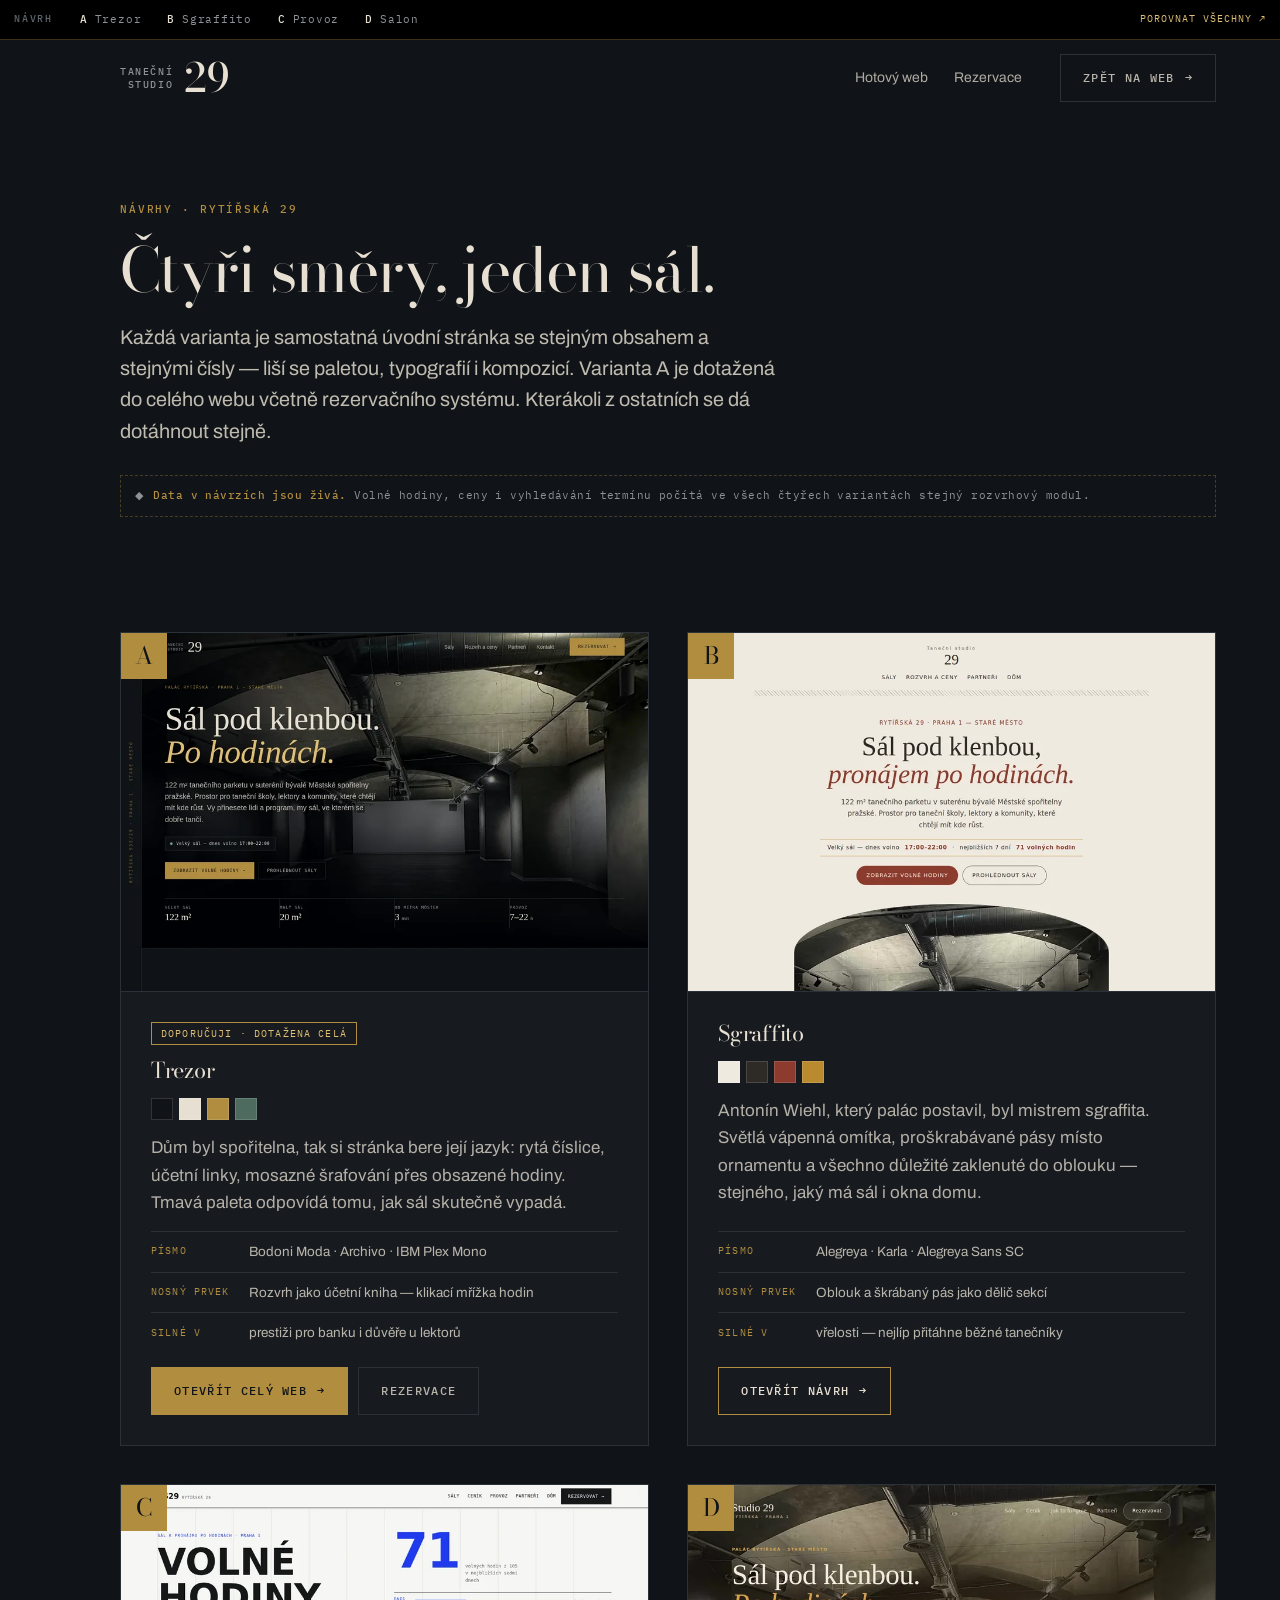
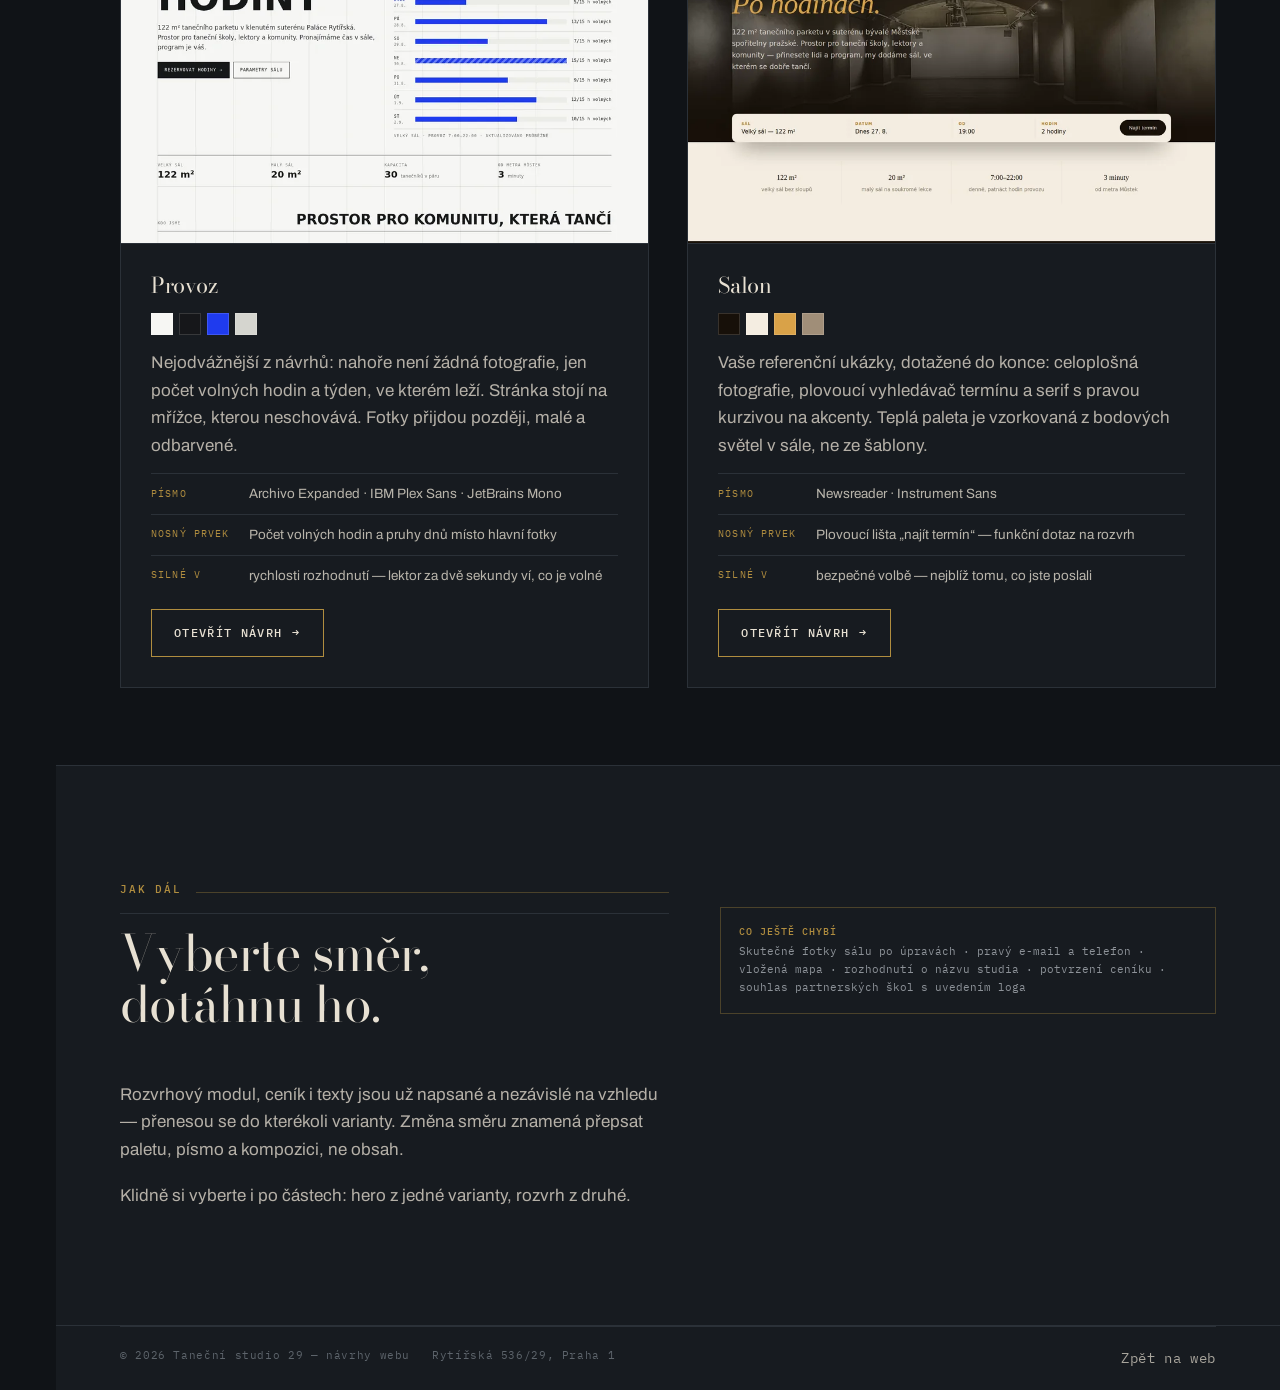
==== commit 54a95f65: "Reframe copy around community, and add a variant switcher Two changes.  Positioning, rewritten posit" ====
--- a/mockupy/index.html
+++ b/mockupy/index.html
@@ -36,8 +36,22 @@
   .rec { display: inline-block; align-self: start; padding: 3px 9px; border: 1px solid var(--brass); font-family: var(--ff-mono); font-size: .6rem; letter-spacing: .12em; text-transform: uppercase; color: var(--brass-lit); }
 </style>
 </head>
-<body>
+<body class="has-vsw">
 <a class="skip" href="#main">Přeskočit na obsah</a>
+
+<nav class="vsw" aria-label="Návrhy webu">
+  <div class="wrap vsw__in">
+    <span class="vsw__lbl">Návrh</span>
+    <ul class="vsw__list">
+        <li><a class="vsw__i" href="../index.html"><b>A</b><span class="vsw__nm">Trezor</span></a></li>
+        <li><a class="vsw__i" href="../mockupy/b-sgraffito.html"><b>B</b><span class="vsw__nm">Sgraffito</span></a></li>
+        <li><a class="vsw__i" href="../mockupy/c-provoz.html"><b>C</b><span class="vsw__nm">Provoz</span></a></li>
+        <li><a class="vsw__i" href="../mockupy/d-salon.html"><b>D</b><span class="vsw__nm">Salon</span></a></li>
+    </ul>
+    <a class="vsw__all" href="../mockupy/index.html" aria-current="page">Porovnat všechny <span aria-hidden="true">↗</span></a>
+  </div>
+</nav>
+
 
 <header class="hdr" data-stuck="true">
   <div class="wrap hdr__in">
@@ -86,8 +100,7 @@
           </div>
           <p class="prose">
             Dům byl spořitelna, tak si stránka bere její jazyk: rytá číslice,
-            účetní linky, mosazné šrafování přes obsazené hodiny. Tmavá paleta
-            odpovídá tomu, jak sál skutečně vypadá — nesnaží se ho rozsvítit.
+            účetní linky, mosazné šrafování přes obsazené hodiny. Tmavá paleta odpovídá tomu, jak sál skutečně vypadá.
           </p>
           <dl class="pick__meta">
             <div><dt>Písmo</dt><dd>Bodoni Moda · Archivo · IBM&nbsp;Plex&nbsp;Mono</dd></div>
--- a/assets/css/site.css
+++ b/assets/css/site.css
@@ -847,13 +847,13 @@
   clip-path: inset(50%); white-space: nowrap; border: 0;
 }
 .skip {
-  position: absolute; top: 8px; left: 8px; z-index: 100;
+  position: absolute; top: 0; left: 8px; z-index: 100;
   padding: 10px 16px; background: var(--brass); color: var(--ink);
   font-family: var(--ff-mono); font-size: .75rem; text-transform: uppercase;
-  transform: translateY(-200%);
+  transform: translateY(-100%);
   transition: transform .2s var(--ease);
 }
-.skip:focus { transform: none; }
+.skip:focus { transform: translateY(8px); }
 .mt-s { margin-top: 18px; }
 .mt-m { margin-top: 28px; }
 .mt-l { margin-top: clamp(34px, 4vw, 56px); }
@@ -1061,3 +1061,88 @@
   background: linear-gradient(to top, color-mix(in srgb, var(--ink) 92%, transparent), transparent);
   font-family: var(--ff-mono); font-size: .64rem; letter-spacing: .06em; color: var(--slate);
 }
+
+/* ==========================================================================
+   Variant switcher — review scaffolding, not part of the site.
+   Delete the .vsw block from the markup and the `has-vsw` class from <body>
+   before the site goes live; nothing else depends on it.
+   ========================================================================== */
+.vsw {
+  position: fixed;
+  inset: 0 0 auto;
+  z-index: 60;
+  height: var(--vsw-h);
+  display: flex;
+  align-items: center;
+  /* pure black, one step below the page ground, so it reads as chrome */
+  background: #000;
+  border-bottom: 1px solid var(--rule-brass);
+}
+.vsw__in {
+  display: flex;
+  align-items: center;
+  gap: 10px 16px;
+  width: min(100% - 28px, var(--wrap));
+  margin-inline: auto;
+  overflow-x: auto;
+  scrollbar-width: none;
+}
+.vsw__in::-webkit-scrollbar { display: none; }
+
+.vsw__lbl {
+  flex: 0 0 auto;
+  font-family: var(--ff-mono);
+  font-size: .62rem;
+  font-weight: 500;
+  letter-spacing: .18em;
+  text-transform: uppercase;
+  color: var(--slate-dim);
+}
+.vsw__list { display: flex; align-items: center; gap: 4px; flex: 0 0 auto; }
+.vsw__i {
+  display: flex;
+  align-items: center;
+  gap: 7px;
+  padding: 5px 10px;
+  border: 1px solid transparent;
+  font-family: var(--ff-mono);
+  font-size: .68rem;
+  letter-spacing: .07em;
+  white-space: nowrap;
+  color: var(--slate);
+  transition: color .18s var(--ease), border-color .18s var(--ease), background .18s var(--ease);
+}
+.vsw__i b { font-weight: 500; color: var(--limestone); }
+.vsw__i:hover { color: var(--limestone); border-color: var(--rule); }
+.vsw__i[aria-current="page"] {
+  background: color-mix(in srgb, var(--brass) 16%, transparent);
+  border-color: var(--brass);
+  color: var(--brass-lit);
+}
+.vsw__i[aria-current="page"] b { color: var(--brass-lit); }
+.vsw__nm { display: none; }
+@media (min-width: 560px) { .vsw__nm { display: inline; } }
+
+.vsw__all {
+  flex: 0 0 auto;
+  margin-left: auto;
+  padding-left: 14px;
+  font-family: var(--ff-mono);
+  font-size: .64rem;
+  letter-spacing: .1em;
+  text-transform: uppercase;
+  white-space: nowrap;
+  color: var(--brass);
+  transition: color .18s var(--ease);
+}
+.vsw__all:hover { color: var(--brass-lit); }
+.vsw__all[aria-current="page"] { color: var(--brass-lit); }
+
+/* everything the fixed switcher sits on top of has to move down by its height */
+body.has-vsw { --vsw-h: 40px; }
+.has-vsw .hdr { top: var(--vsw-h); }
+.has-vsw .rail { inset-block: var(--vsw-h) 0; }
+.has-vsw .hero { padding-top: calc(140px + var(--vsw-h)); }
+.has-vsw .phead { padding-top: calc(clamp(116px, 12vw, 168px) + var(--vsw-h)); }
+.has-vsw [id] { scroll-margin-top: calc(92px + var(--vsw-h)); }
+.has-vsw .skip:focus { transform: translateY(calc(var(--vsw-h) + 8px)); }
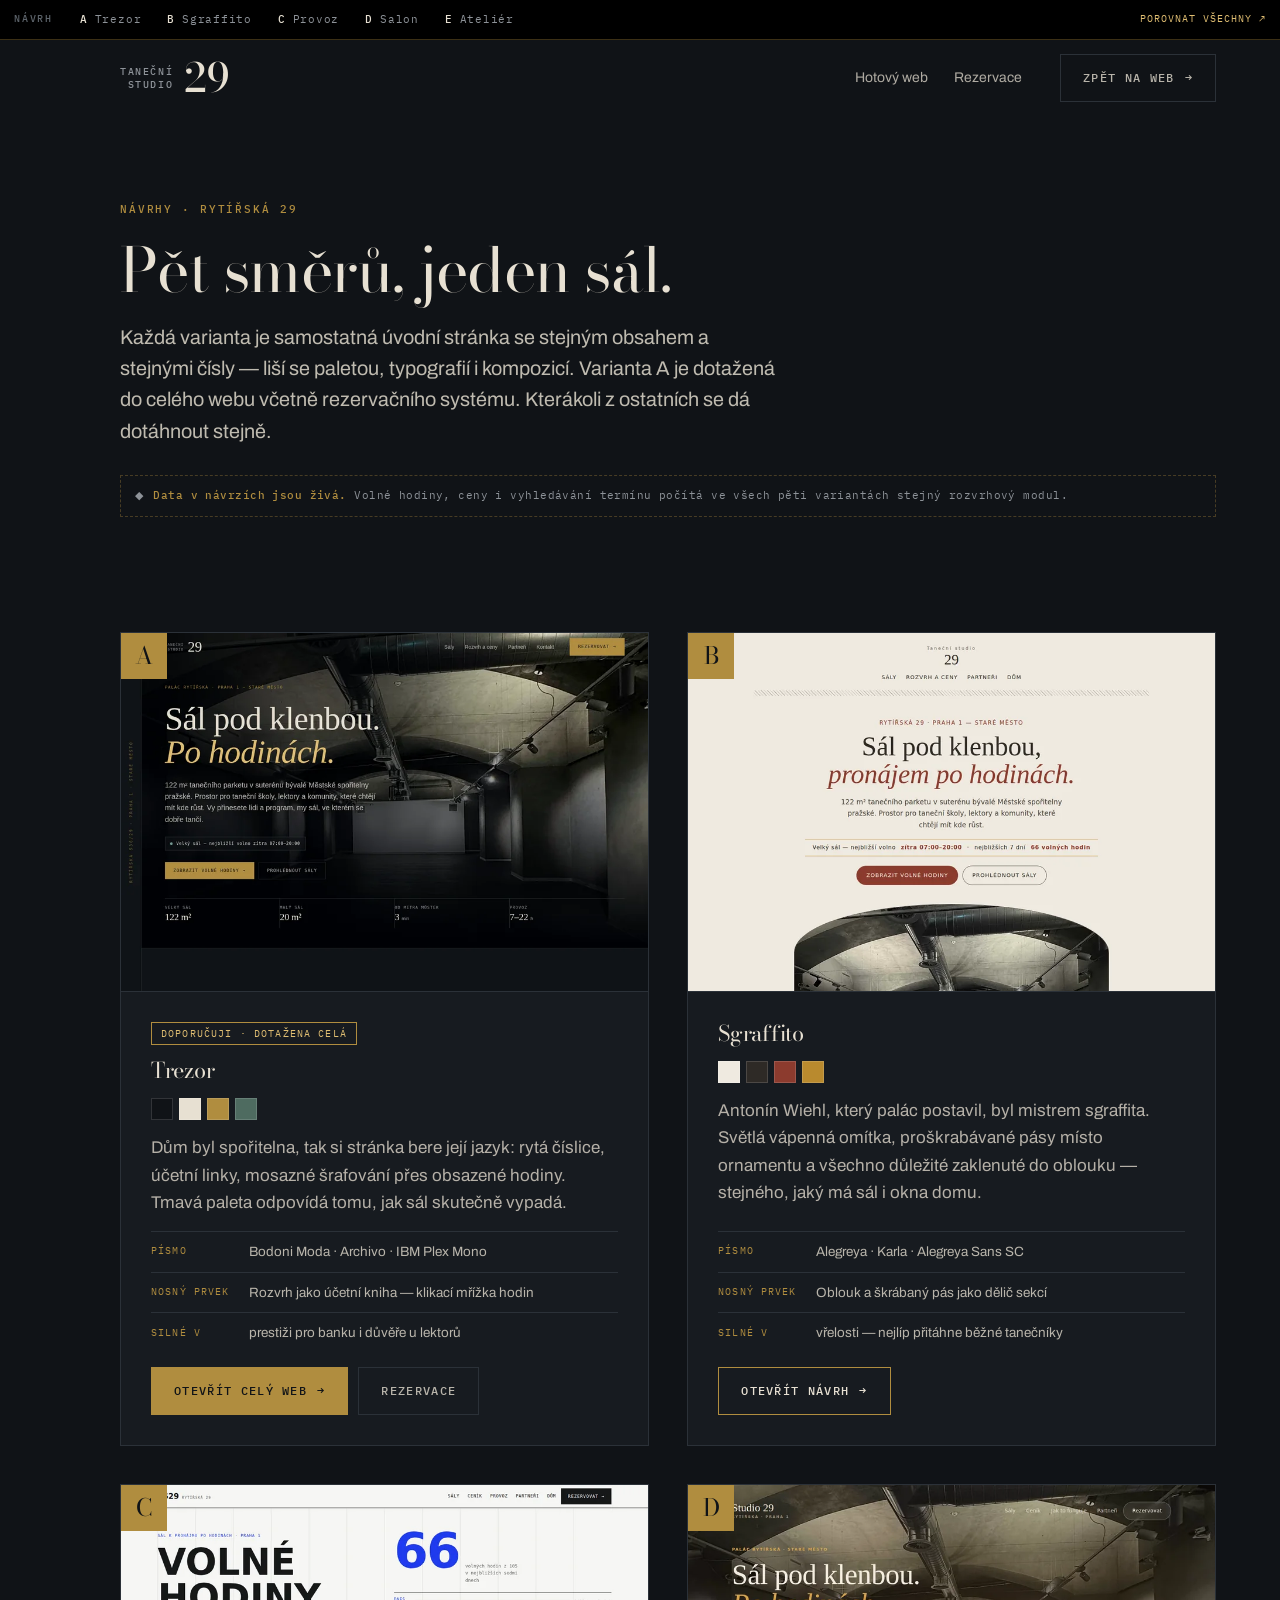
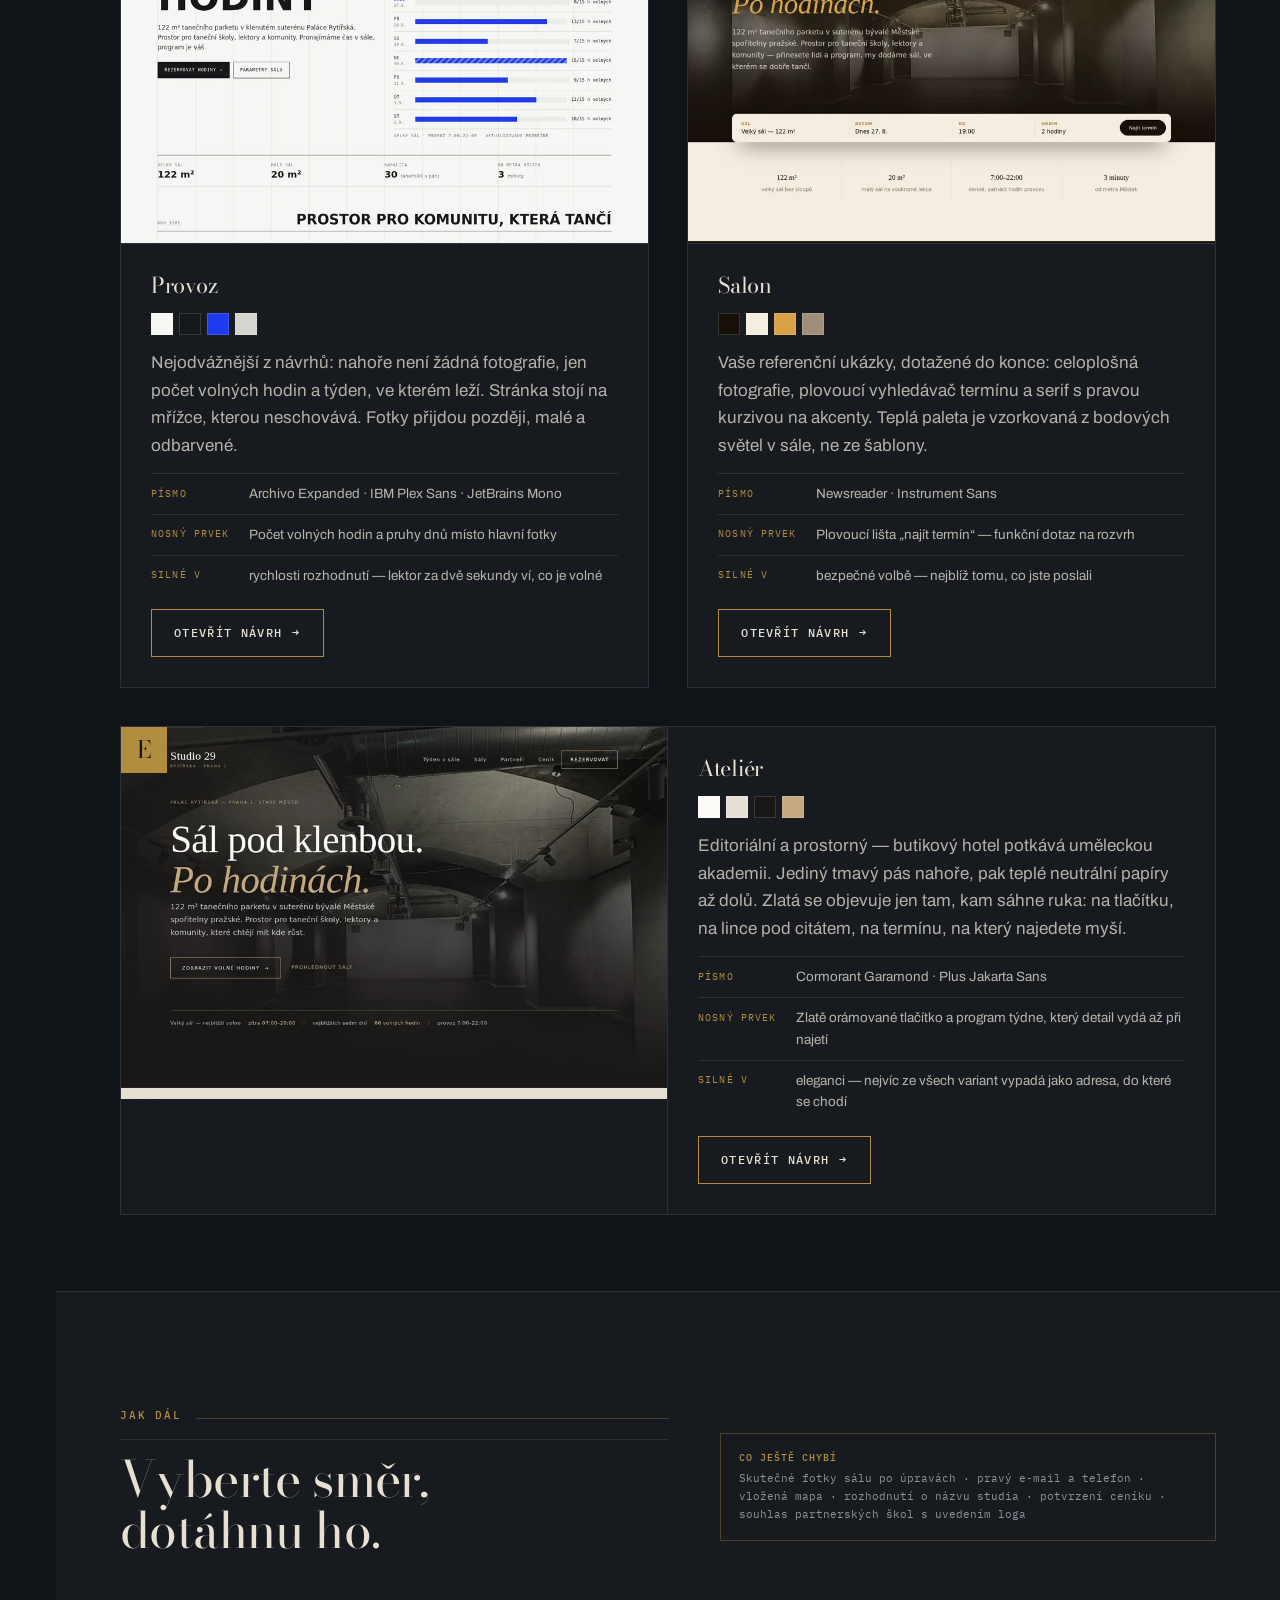
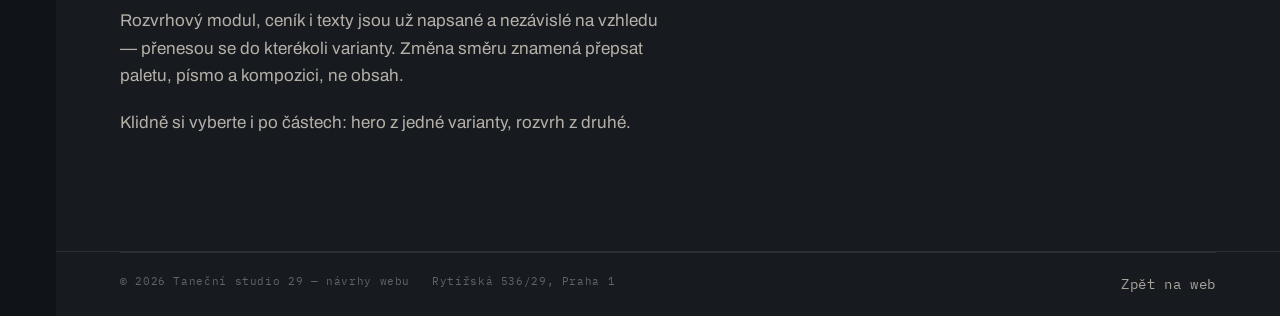
==== commit 974b8ce8: "Add variant E — Ateliér, an editorial direction on the given brief Fifth homepage design, built to t" ====
--- a/mockupy/index.html
+++ b/mockupy/index.html
@@ -33,6 +33,11 @@
   .pick__meta dt { flex: 0 0 84px; font-family: var(--ff-mono); font-size: .64rem; letter-spacing: .11em; text-transform: uppercase; color: var(--brass); padding-top: .25em; }
   .pick__meta dd { color: color-mix(in srgb, var(--limestone) 78%, transparent); }
   .pick__acts { display: flex; flex-wrap: wrap; gap: 10px; }
+  /* the odd one out spans the row and lies on its side */
+  @media (min-width: 900px) {
+    .pick--wide { grid-column: 1 / -1; display: grid; grid-template-columns: 1fr 1fr; }
+    .pick--wide .pick__fig { border-bottom: 0; border-right: 1px solid var(--rule); }
+  }
   .rec { display: inline-block; align-self: start; padding: 3px 9px; border: 1px solid var(--brass); font-family: var(--ff-mono); font-size: .6rem; letter-spacing: .12em; text-transform: uppercase; color: var(--brass-lit); }
 </style>
 </head>
@@ -47,6 +52,7 @@
         <li><a class="vsw__i" href="../mockupy/b-sgraffito.html"><b>B</b><span class="vsw__nm">Sgraffito</span></a></li>
         <li><a class="vsw__i" href="../mockupy/c-provoz.html"><b>C</b><span class="vsw__nm">Provoz</span></a></li>
         <li><a class="vsw__i" href="../mockupy/d-salon.html"><b>D</b><span class="vsw__nm">Salon</span></a></li>
+        <li><a class="vsw__i" href="../mockupy/e-atelier.html"><b>E</b><span class="vsw__nm">Ateliér</span></a></li>
     </ul>
     <a class="vsw__all" href="../mockupy/index.html" aria-current="page">Porovnat všechny <span aria-hidden="true">↗</span></a>
   </div>
@@ -70,7 +76,7 @@
 <main id="main">
   <section class="wrap phead">
     <span class="eyebrow">Návrhy · Rytířská 29</span>
-    <h1 class="display h1 mt-s">Čtyři směry, jeden sál.</h1>
+    <h1 class="display h1 mt-s">Pět směrů, jeden sál.</h1>
     <p class="lede">
       Každá varianta je samostatná úvodní stránka se stejným obsahem
       a stejnými čísly — liší se paletou, typografií i kompozicí. Varianta A je
@@ -80,7 +86,7 @@
     <p class="mock mt-m">
       <span aria-hidden="true">◆</span>
       <span><b>Data v návrzích jsou živá.</b> Volné hodiny, ceny i vyhledávání
-      termínu počítá ve všech čtyřech variantách stejný rozvrhový modul.</span>
+      termínu počítá ve všech pěti variantách stejný rozvrhový modul.</span>
     </p>
   </section>
 
@@ -192,6 +198,33 @@
         </div>
       </article>
 
+
+      <article class="pick pick--wide">
+        <figure class="pick__fig">
+          <img src="../assets/img/mockupy/e-atelier.webp" alt="Náhled varianty E — Ateliér: tmavé hero s klenutým sálem, krémové stránky a zlatý rámeček tlačítka" loading="lazy" width="900" height="612">
+          <span class="pick__letter">E</span>
+        </figure>
+        <div class="pick__bd">
+          <h2 class="display h3">Ateliér</h2>
+          <div class="pick__sw" aria-hidden="true">
+            <i style="background:#fdfbf7"></i><i style="background:#e6dfd5"></i><i style="background:#1a1817"></i><i style="background:#c5a880"></i>
+          </div>
+          <p class="prose">
+            Editoriální a prostorný — butikový hotel potkává uměleckou akademii.
+            Jediný tmavý pás nahoře, pak teplé neutrální papíry až dolů. Zlatá
+            se objevuje jen tam, kam sáhne ruka: na tlačítku, na lince pod
+            citátem, na termínu, na který najedete myší.
+          </p>
+          <dl class="pick__meta">
+            <div><dt>Písmo</dt><dd>Cormorant Garamond · Plus&nbsp;Jakarta&nbsp;Sans</dd></div>
+            <div><dt>Nosný prvek</dt><dd>Zlatě orámované tlačítko a program týdne, který detail vydá až při najetí</dd></div>
+            <div><dt>Silné v</dt><dd>eleganci — nejvíc ze všech variant vypadá jako adresa, do které se chodí</dd></div>
+          </dl>
+          <div class="pick__acts">
+            <a class="btn" href="e-atelier.html">Otevřít návrh <span class="btn__arw">→</span></a>
+          </div>
+        </div>
+      </article>
     </div>
   </section>
 
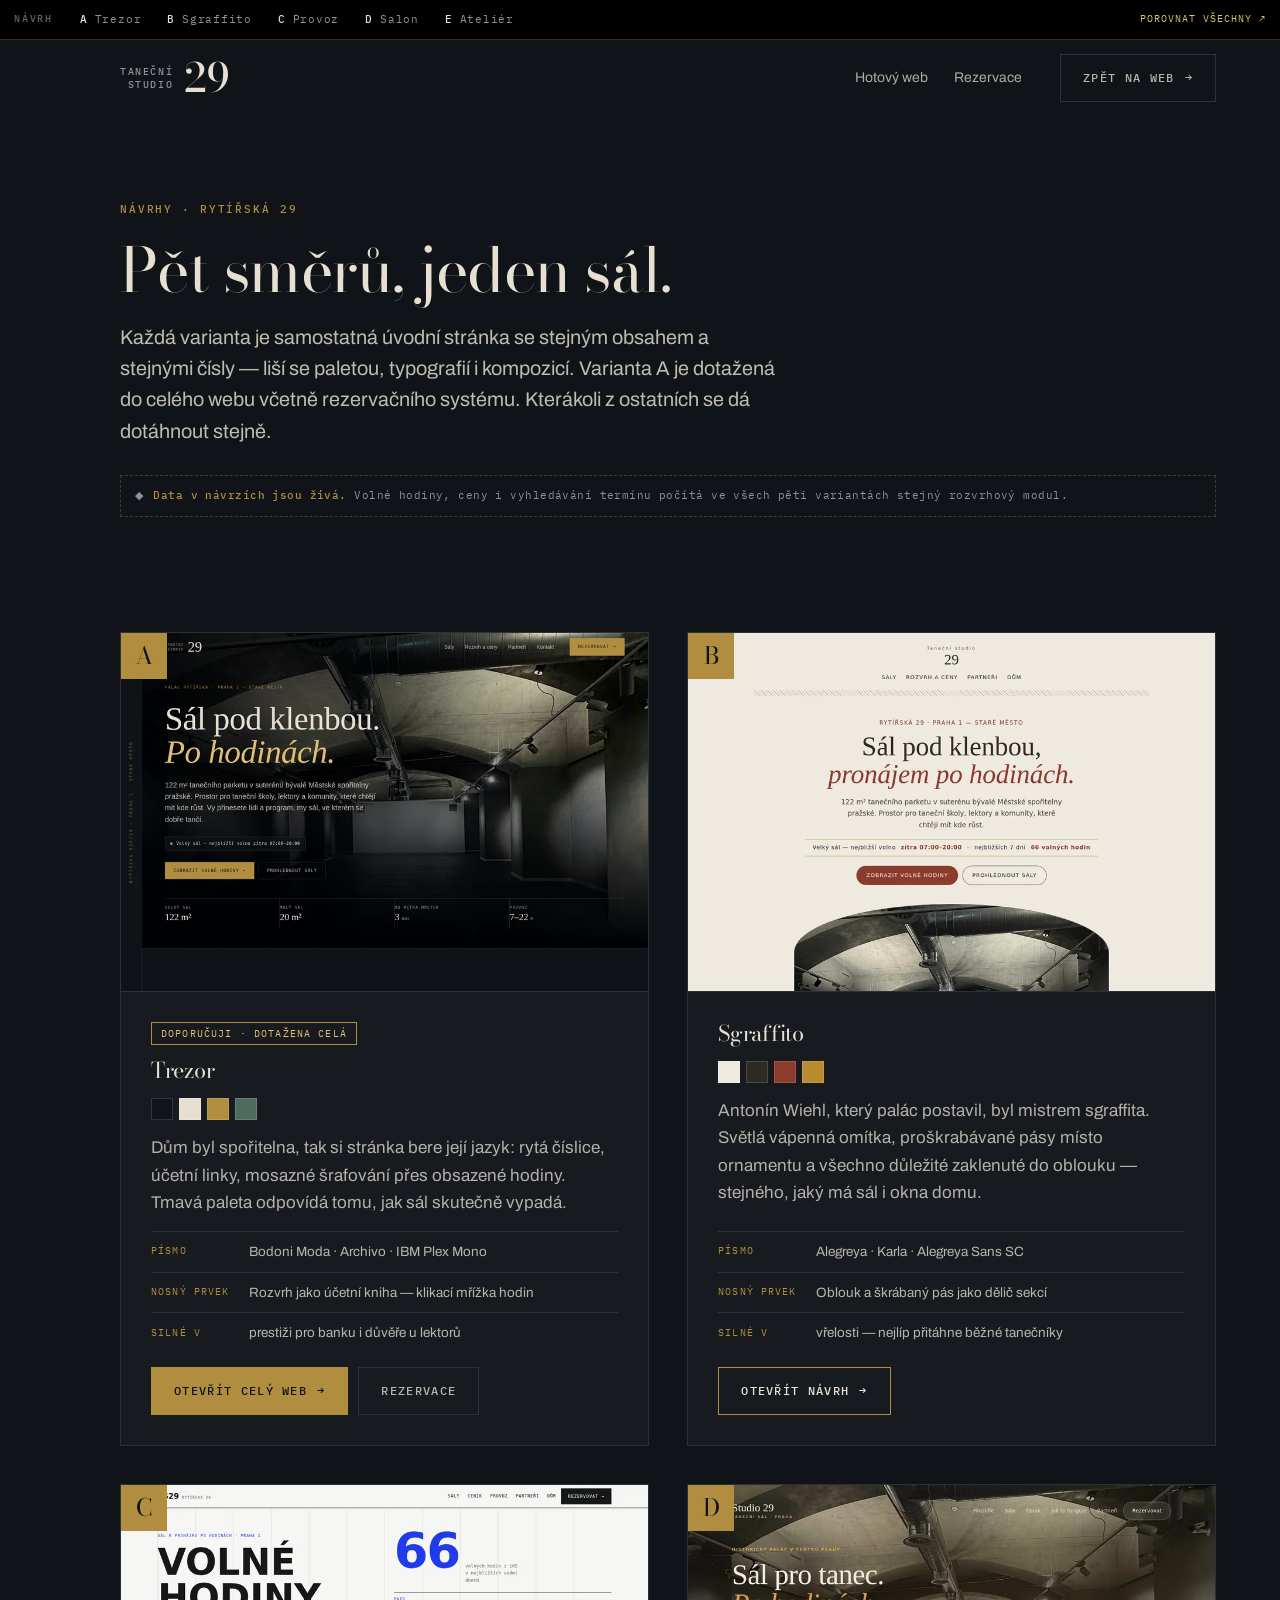
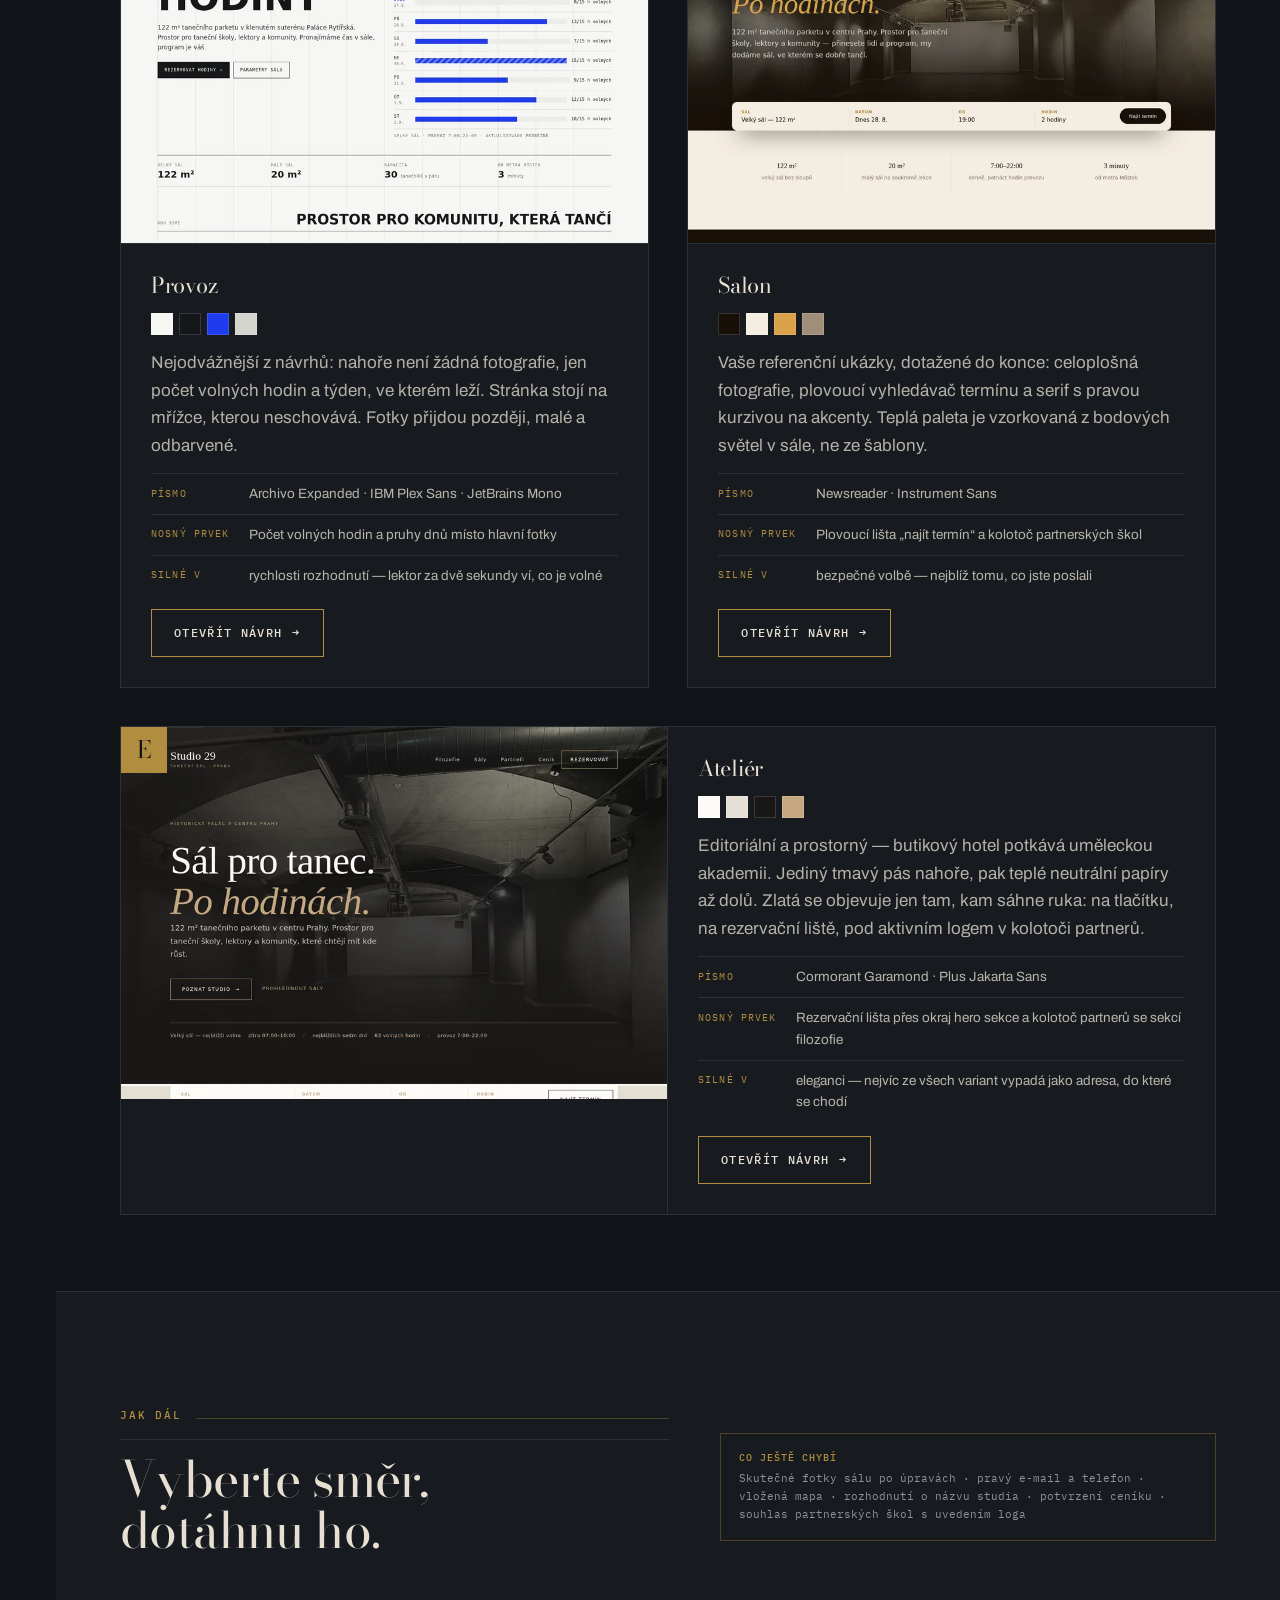
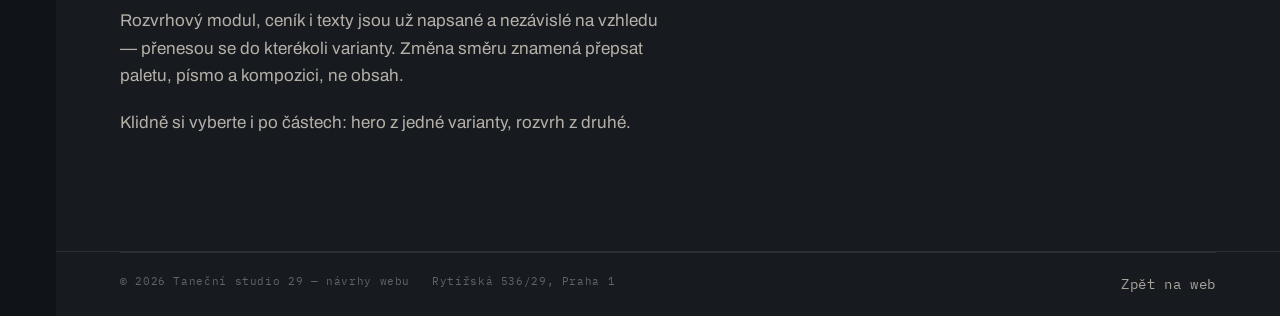
==== commit 440286d0: "Apply review notes to variant E, and the same treatment to D Fourteen notes from the review of E, ap" ====
--- a/mockupy/index.html
+++ b/mockupy/index.html
@@ -189,7 +189,7 @@
           </p>
           <dl class="pick__meta">
             <div><dt>Písmo</dt><dd>Newsreader · Instrument Sans</dd></div>
-            <div><dt>Nosný prvek</dt><dd>Plovoucí lišta „najít termín“ — funkční dotaz na rozvrh</dd></div>
+            <div><dt>Nosný prvek</dt><dd>Plovoucí lišta „najít termín“ a kolotoč partnerských škol</dd></div>
             <div><dt>Silné v</dt><dd>bezpečné volbě — nejblíž tomu, co jste poslali</dd></div>
           </dl>
           <div class="pick__acts">
@@ -212,12 +212,12 @@
           <p class="prose">
             Editoriální a prostorný — butikový hotel potkává uměleckou akademii.
             Jediný tmavý pás nahoře, pak teplé neutrální papíry až dolů. Zlatá
-            se objevuje jen tam, kam sáhne ruka: na tlačítku, na lince pod
-            citátem, na termínu, na který najedete myší.
+            se objevuje jen tam, kam sáhne ruka: na tlačítku, na rezervační
+            liště, pod aktivním logem v kolotoči partnerů.
           </p>
           <dl class="pick__meta">
             <div><dt>Písmo</dt><dd>Cormorant Garamond · Plus&nbsp;Jakarta&nbsp;Sans</dd></div>
-            <div><dt>Nosný prvek</dt><dd>Zlatě orámované tlačítko a program týdne, který detail vydá až při najetí</dd></div>
+            <div><dt>Nosný prvek</dt><dd>Rezervační lišta přes okraj hero sekce a kolotoč partnerů se sekcí filozofie</dd></div>
             <div><dt>Silné v</dt><dd>eleganci — nejvíc ze všech variant vypadá jako adresa, do které se chodí</dd></div>
           </dl>
           <div class="pick__acts">
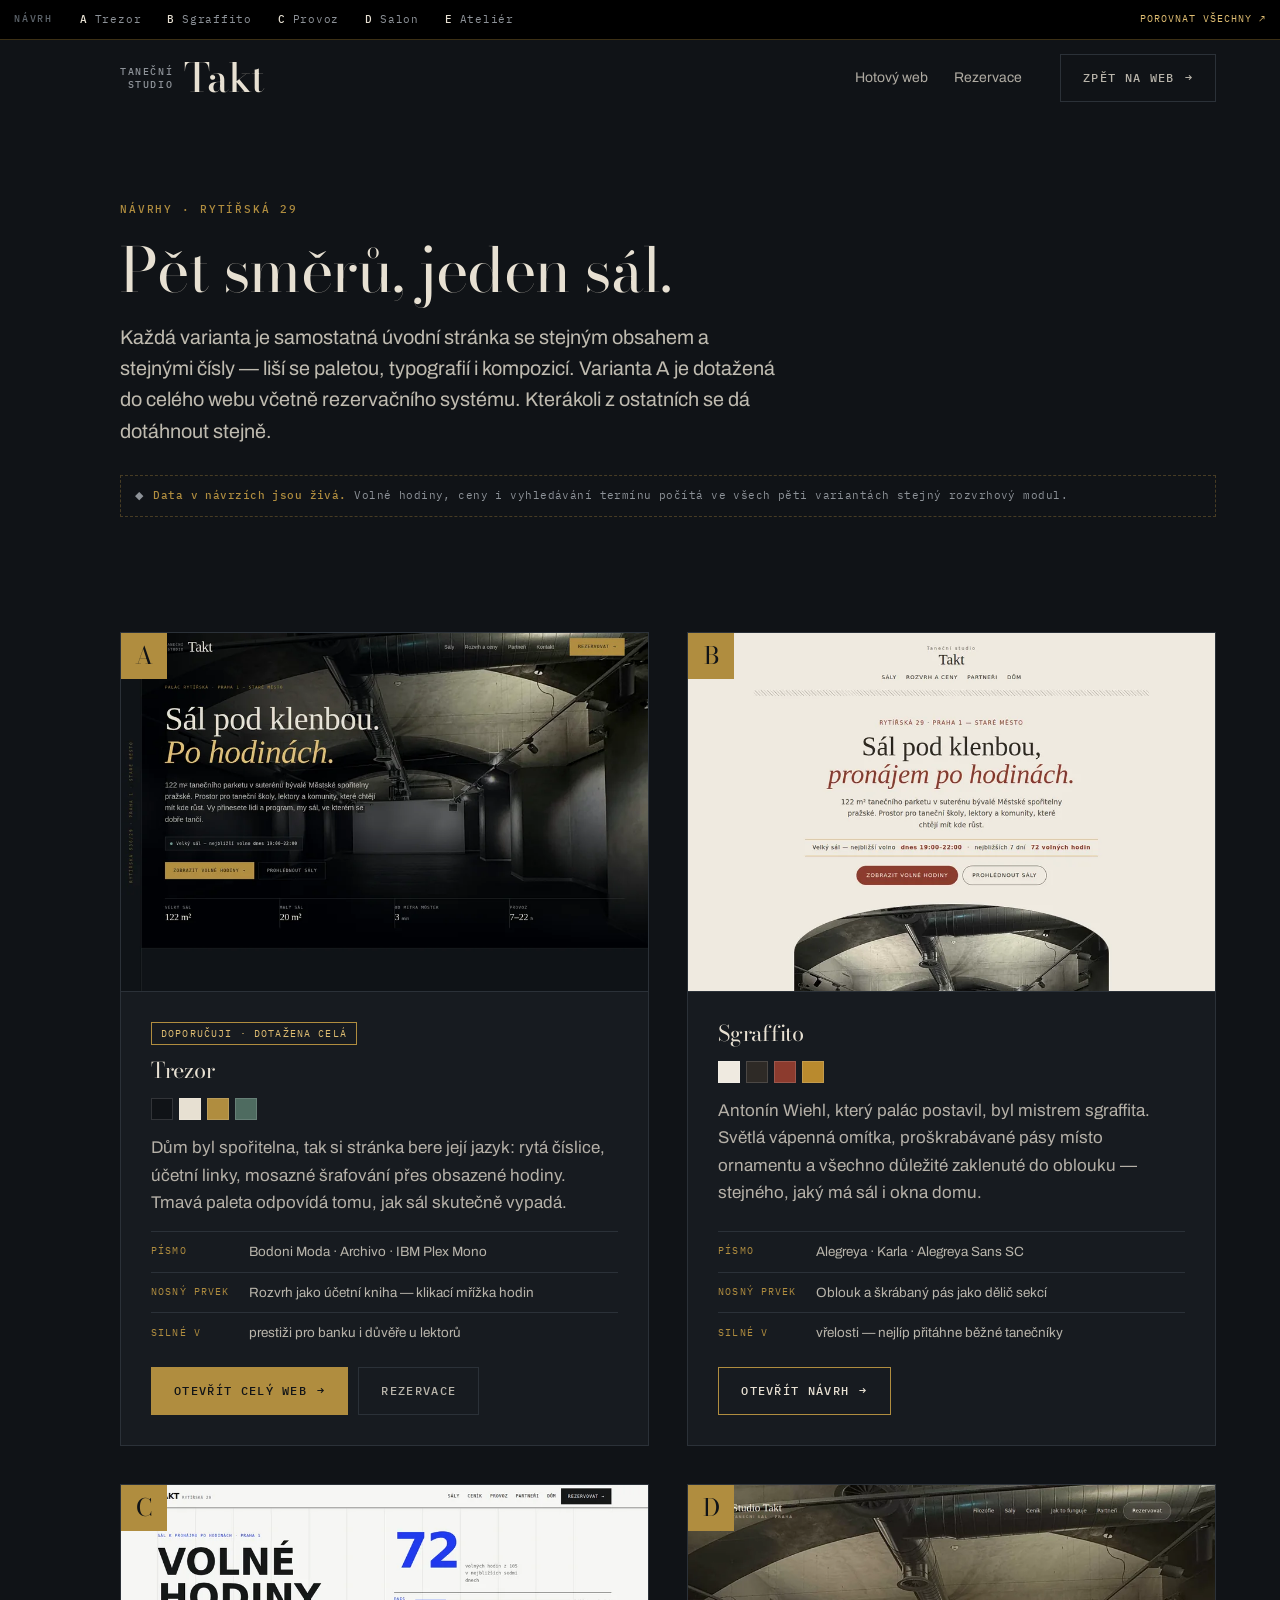
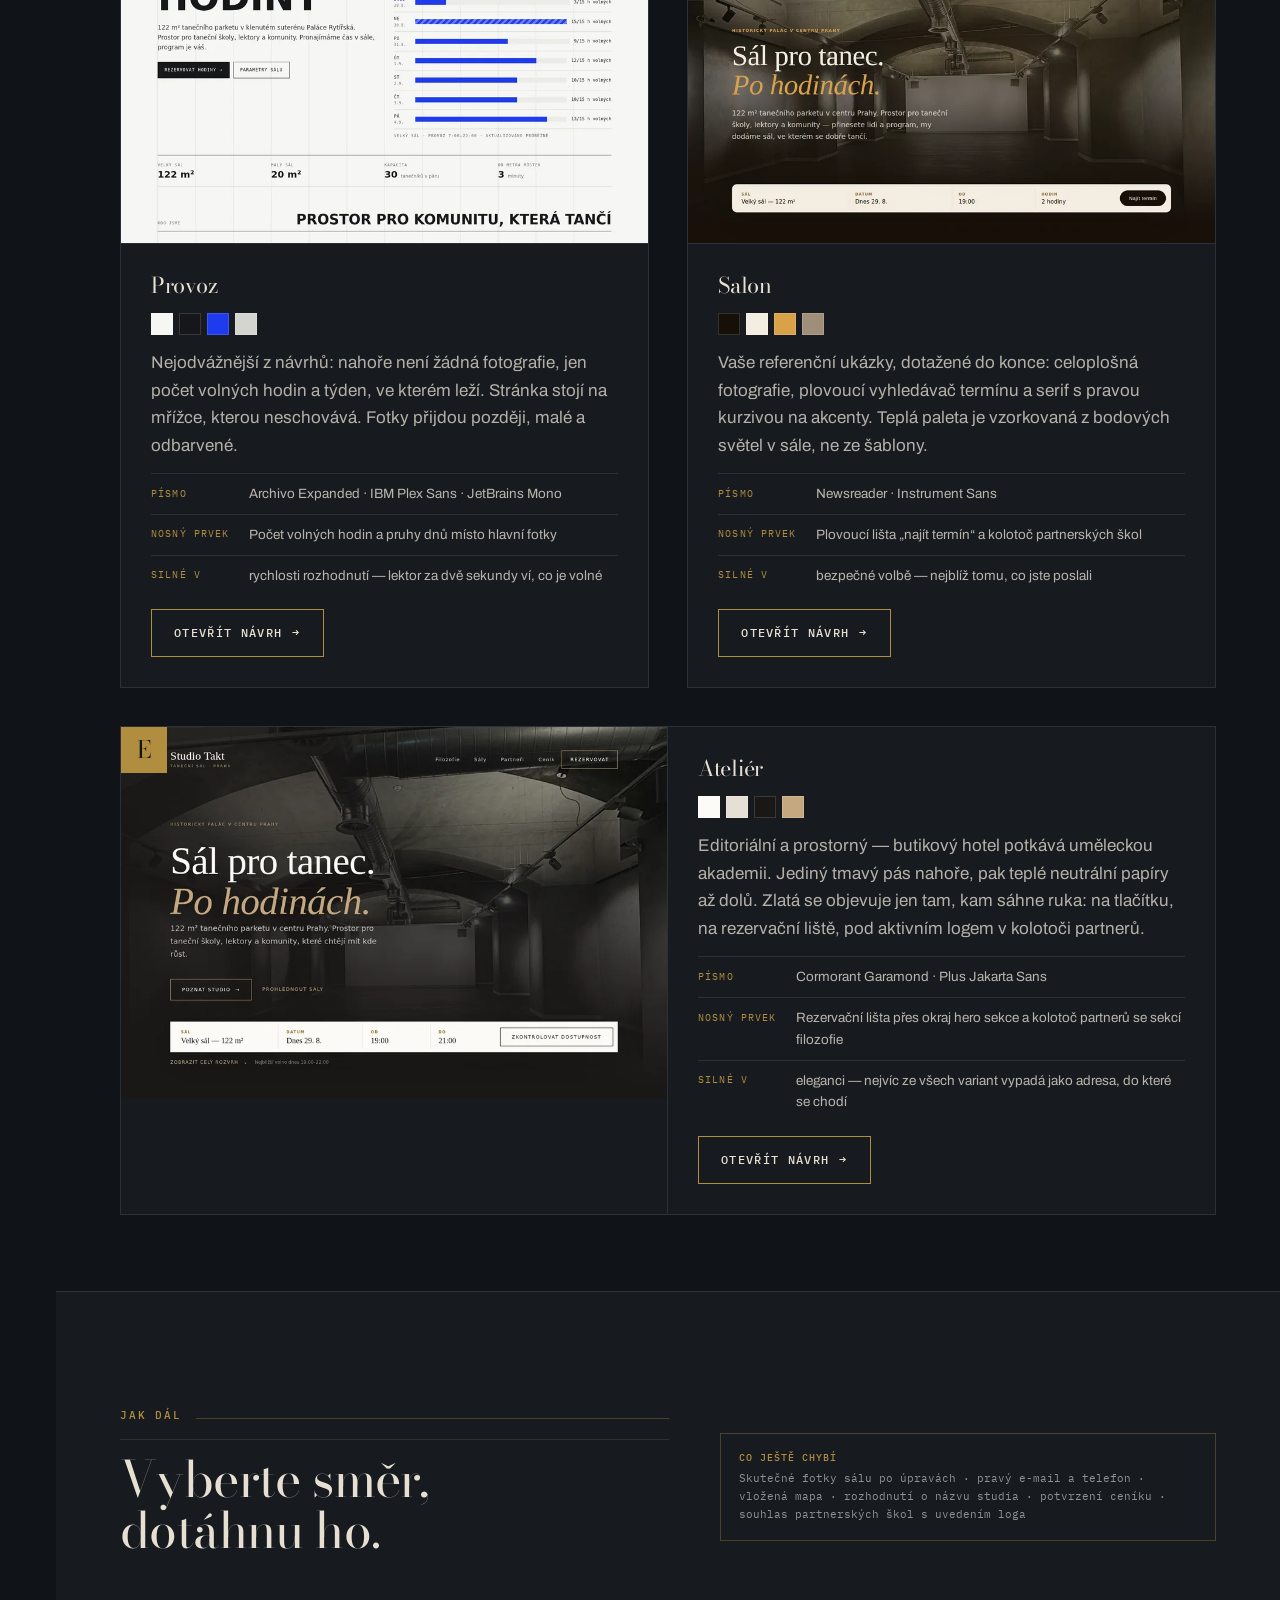
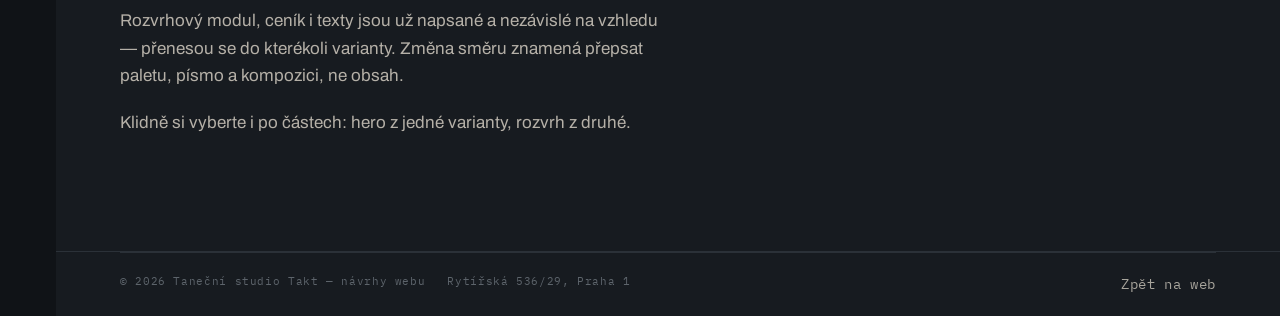
==== commit 917f858f: "Apply the second review round to D and E; rename the studio everywhere Seventeen notes. Two were sit" ====
--- a/mockupy/index.html
+++ b/mockupy/index.html
@@ -3,8 +3,8 @@
 <head>
 <meta charset="utf-8">
 <meta name="viewport" content="width=device-width, initial-scale=1">
-<title>Čtyři návrhy webu — Taneční studio 29</title>
-<meta name="description" content="Čtyři návrhy úvodní stránky pro Taneční studio 29, Rytířská 29, Praha 1. Trezor, Sgraffito, Provoz a Salon.">
+<title>Čtyři návrhy webu — Taneční studio Takt</title>
+<meta name="description" content="Čtyři návrhy úvodní stránky pro Taneční studio Takt, Rytířská 29, Praha 1. Trezor, Sgraffito, Provoz a Salon.">
 <meta name="theme-color" content="#101317">
 <link rel="preconnect" href="https://fonts.googleapis.com">
 <link rel="preconnect" href="https://fonts.gstatic.com" crossorigin>
@@ -61,9 +61,9 @@
 
 <header class="hdr" data-stuck="true">
   <div class="wrap hdr__in">
-    <a class="mark" href="../index.html" aria-label="Taneční studio 29 — domů">
+    <a class="mark" href="../index.html" aria-label="Taneční studio Takt — domů">
       <span class="mark__txt">Taneční<br>studio</span>
-      <span class="mark__no">29</span>
+      <span class="mark__no">Takt</span>
     </a>
     <nav class="nav" aria-label="Navigace">
       <a href="../index.html">Hotový web</a>
@@ -259,7 +259,7 @@
 
 <footer class="ftr">
   <div class="wrap ftr__base">
-    <p>© 2026 Taneční studio 29 — návrhy webu</p>
+    <p>© 2026 Taneční studio Takt — návrhy webu</p>
     <p>Rytířská 536/29, Praha 1</p>
     <p><a href="../index.html">Zpět na web</a></p>
   </div>
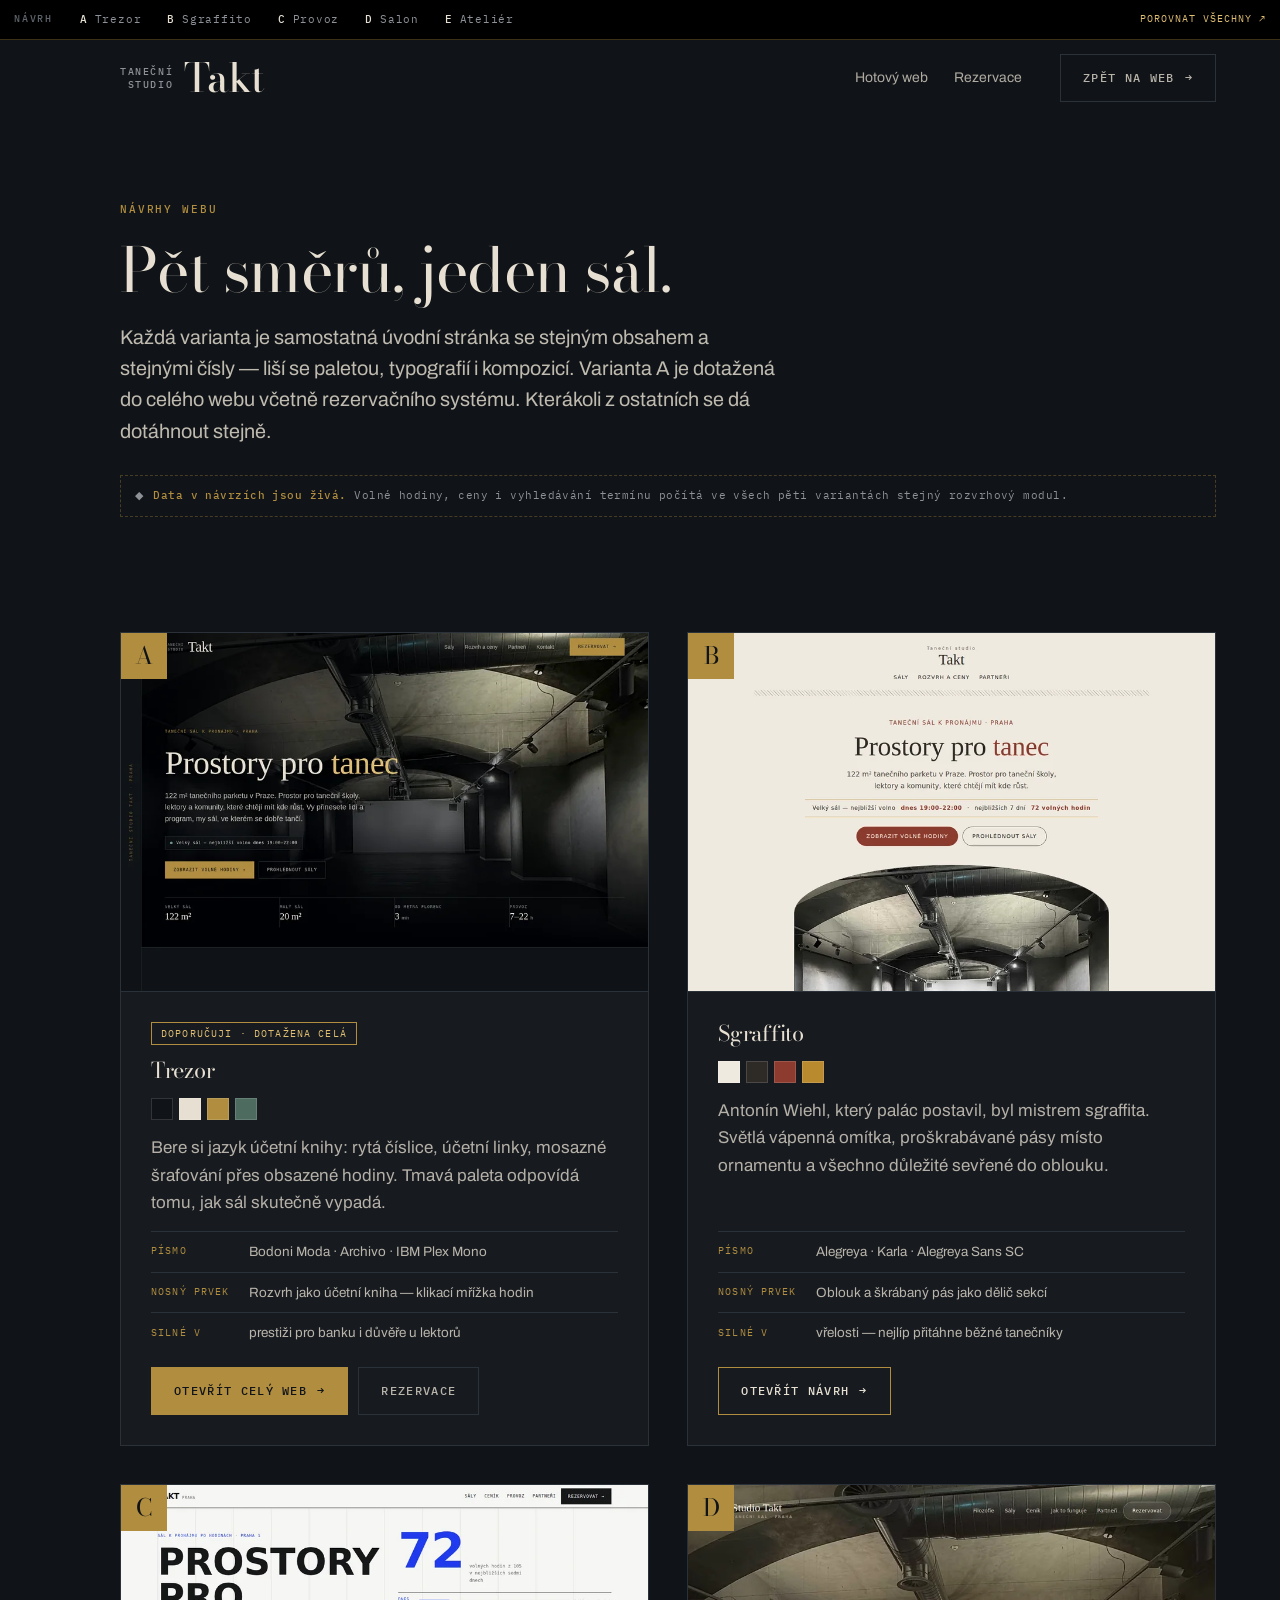
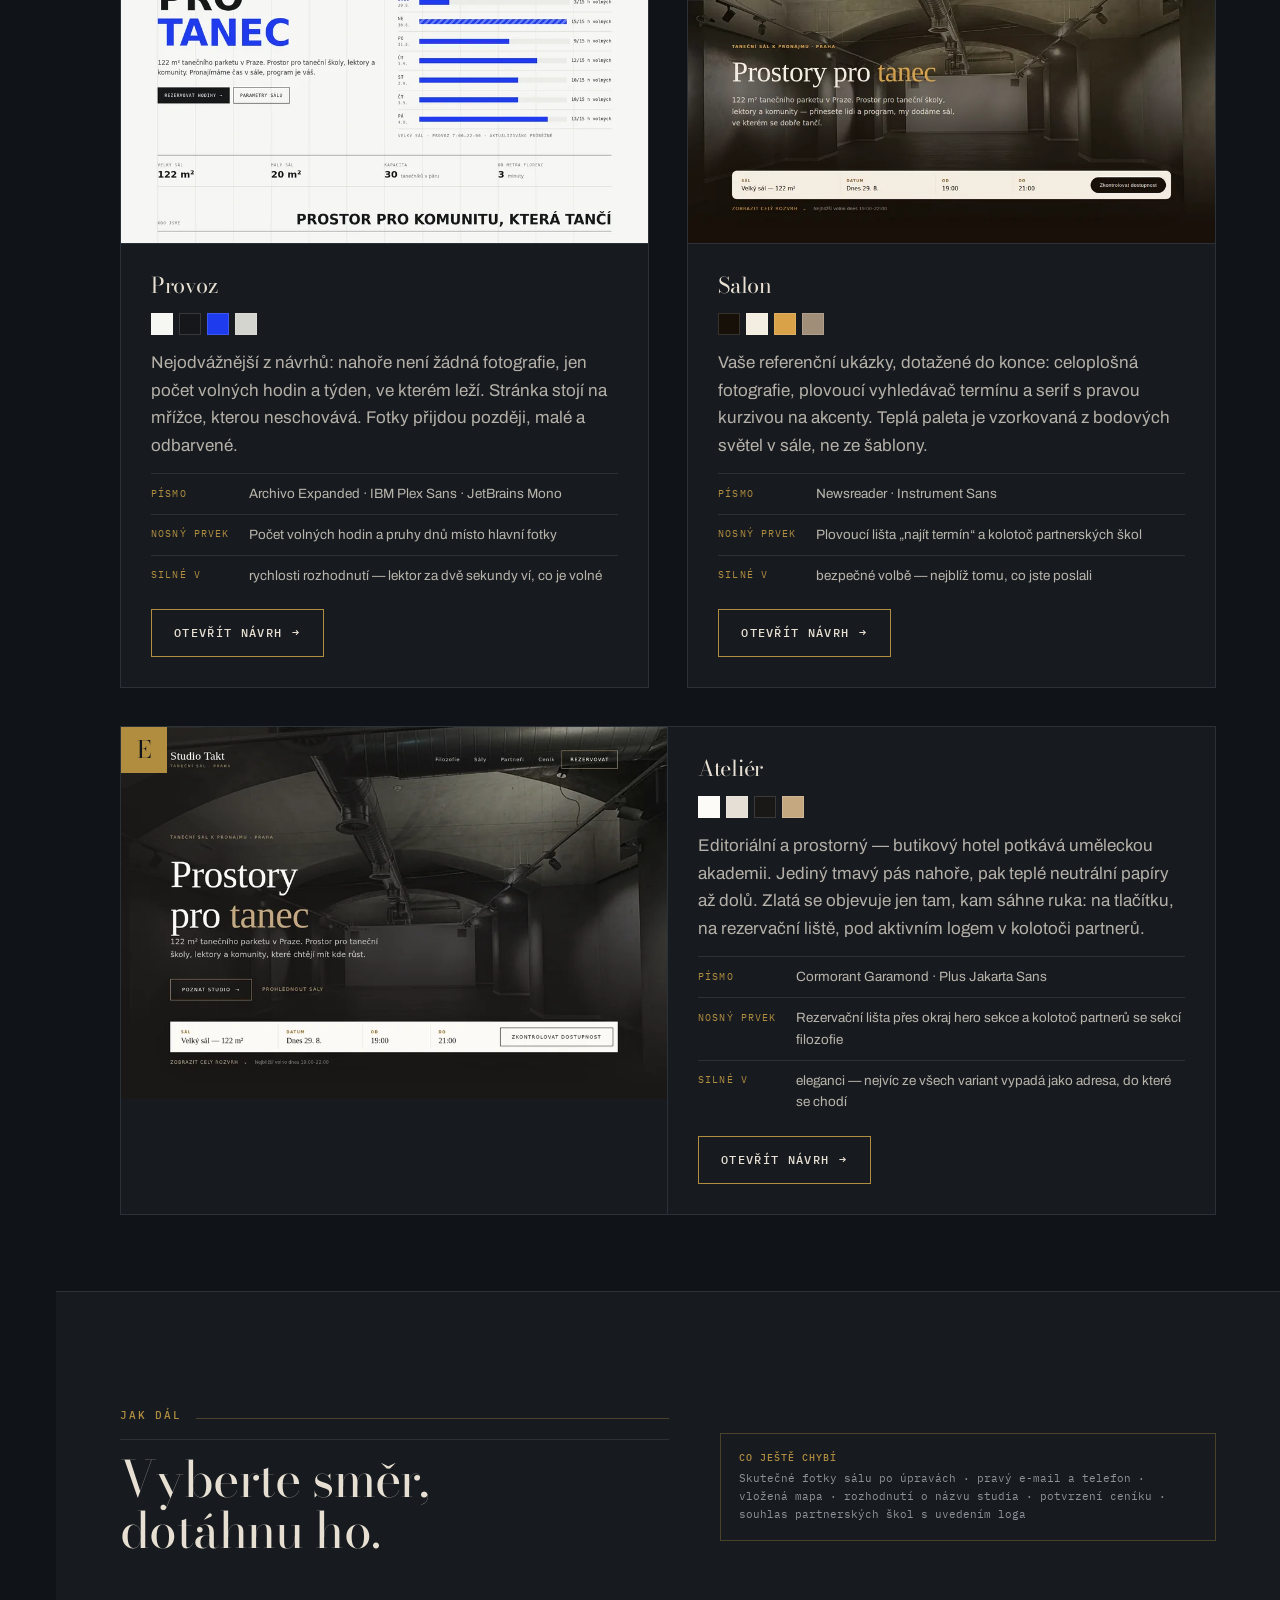
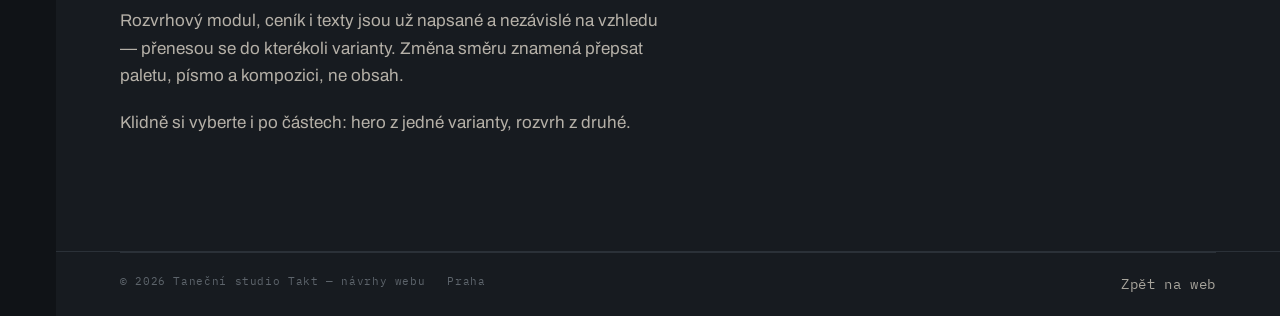
==== commit f7850ebc: "Apply the D review across every variant Twelve notes on D, taken as applying to all five designs.  S" ====
--- a/mockupy/index.html
+++ b/mockupy/index.html
@@ -4,7 +4,7 @@
 <meta charset="utf-8">
 <meta name="viewport" content="width=device-width, initial-scale=1">
 <title>Čtyři návrhy webu — Taneční studio Takt</title>
-<meta name="description" content="Čtyři návrhy úvodní stránky pro Taneční studio Takt, Rytířská 29, Praha 1. Trezor, Sgraffito, Provoz a Salon.">
+<meta name="description" content="Pět návrhů úvodní stránky pro Taneční studio Takt. Trezor, Sgraffito, Provoz, Salon a Ateliér.">
 <meta name="theme-color" content="#101317">
 <link rel="preconnect" href="https://fonts.googleapis.com">
 <link rel="preconnect" href="https://fonts.gstatic.com" crossorigin>
@@ -75,7 +75,7 @@
 
 <main id="main">
   <section class="wrap phead">
-    <span class="eyebrow">Návrhy · Rytířská 29</span>
+    <span class="eyebrow">Návrhy webu</span>
     <h1 class="display h1 mt-s">Pět směrů, jeden sál.</h1>
     <p class="lede">
       Každá varianta je samostatná úvodní stránka se stejným obsahem
@@ -95,7 +95,7 @@
 
       <article class="pick">
         <figure class="pick__fig">
-          <img src="../assets/img/mockupy/a-trezor.webp" alt="Náhled varianty A — Trezor: tmavá stránka s klenutým sálem, mosazné akcenty" loading="lazy" width="900" height="612">
+          <img src="../assets/img/mockupy/a-trezor.webp" alt="Náhled varianty A — Trezor: tmavá stránka, mosazné akcenty" loading="lazy" width="900" height="612">
           <span class="pick__letter">A</span>
         </figure>
         <div class="pick__bd">
@@ -105,8 +105,8 @@
             <i style="background:#101317"></i><i style="background:#e7e0d2"></i><i style="background:#b08d3f"></i><i style="background:#4e6b60"></i>
           </div>
           <p class="prose">
-            Dům byl spořitelna, tak si stránka bere její jazyk: rytá číslice,
-            účetní linky, mosazné šrafování přes obsazené hodiny. Tmavá paleta odpovídá tomu, jak sál skutečně vypadá.
+            Bere si jazyk účetní knihy: rytá číslice, účetní linky, mosazné
+            šrafování přes obsazené hodiny. Tmavá paleta odpovídá tomu, jak sál skutečně vypadá.
           </p>
           <dl class="pick__meta">
             <div><dt>Písmo</dt><dd>Bodoni Moda · Archivo · IBM&nbsp;Plex&nbsp;Mono</dd></div>
@@ -122,7 +122,7 @@
 
       <article class="pick">
         <figure class="pick__fig">
-          <img src="../assets/img/mockupy/b-sgraffito.webp" alt="Náhled varianty B — Sgraffito: světlá vápenná stránka, klenutý rám fotografie" loading="lazy" width="900" height="612">
+          <img src="../assets/img/mockupy/b-sgraffito.webp" alt="Náhled varianty B — Sgraffito: světlá vápenná stránka, obloukový rám fotografie" loading="lazy" width="900" height="612">
           <span class="pick__letter">B</span>
         </figure>
         <div class="pick__bd">
@@ -133,7 +133,7 @@
           <p class="prose">
             Antonín Wiehl, který palác postavil, byl mistrem sgraffita. Světlá
             vápenná omítka, proškrabávané pásy místo ornamentu a všechno
-            důležité zaklenuté do oblouku — stejného, jaký má sál i okna domu.
+            důležité sevřené do oblouku.
           </p>
           <dl class="pick__meta">
             <div><dt>Písmo</dt><dd>Alegreya · Karla · Alegreya&nbsp;Sans&nbsp;SC</dd></div>
@@ -201,7 +201,7 @@
 
       <article class="pick pick--wide">
         <figure class="pick__fig">
-          <img src="../assets/img/mockupy/e-atelier.webp" alt="Náhled varianty E — Ateliér: tmavé hero s klenutým sálem, krémové stránky a zlatý rámeček tlačítka" loading="lazy" width="900" height="612">
+          <img src="../assets/img/mockupy/e-atelier.webp" alt="Náhled varianty E — Ateliér: tmavé hero, krémové stránky a zlatý rámeček tlačítka" loading="lazy" width="900" height="612">
           <span class="pick__letter">E</span>
         </figure>
         <div class="pick__bd">
@@ -260,7 +260,7 @@
 <footer class="ftr">
   <div class="wrap ftr__base">
     <p>© 2026 Taneční studio Takt — návrhy webu</p>
-    <p>Rytířská 536/29, Praha 1</p>
+    <p>Praha</p>
     <p><a href="../index.html">Zpět na web</a></p>
   </div>
 </footer>
--- a/assets/css/site.css
+++ b/assets/css/site.css
@@ -1146,3 +1146,16 @@
 .has-vsw .phead { padding-top: calc(clamp(116px, 12vw, 168px) + var(--vsw-h)); }
 .has-vsw [id] { scroll-margin-top: calc(92px + var(--vsw-h)); }
 .has-vsw .skip:focus { transform: translateY(calc(var(--vsw-h) + 8px)); }
+
+/* the headline names several uses, one at a time */
+.rot {
+  display: inline-block;
+  position: relative;
+  white-space: nowrap;
+  text-align: left;
+  color: var(--brass-lit);
+  transition: width .5s var(--ease);
+}
+.rot__w { display: inline-block; transition: opacity .38s var(--ease), transform .38s var(--ease); }
+.rot__w[data-out="true"] { opacity: 0; transform: translateY(-.2em); }
+@media (prefers-reduced-motion: reduce) { .rot, .rot__w { transition: none; } }
